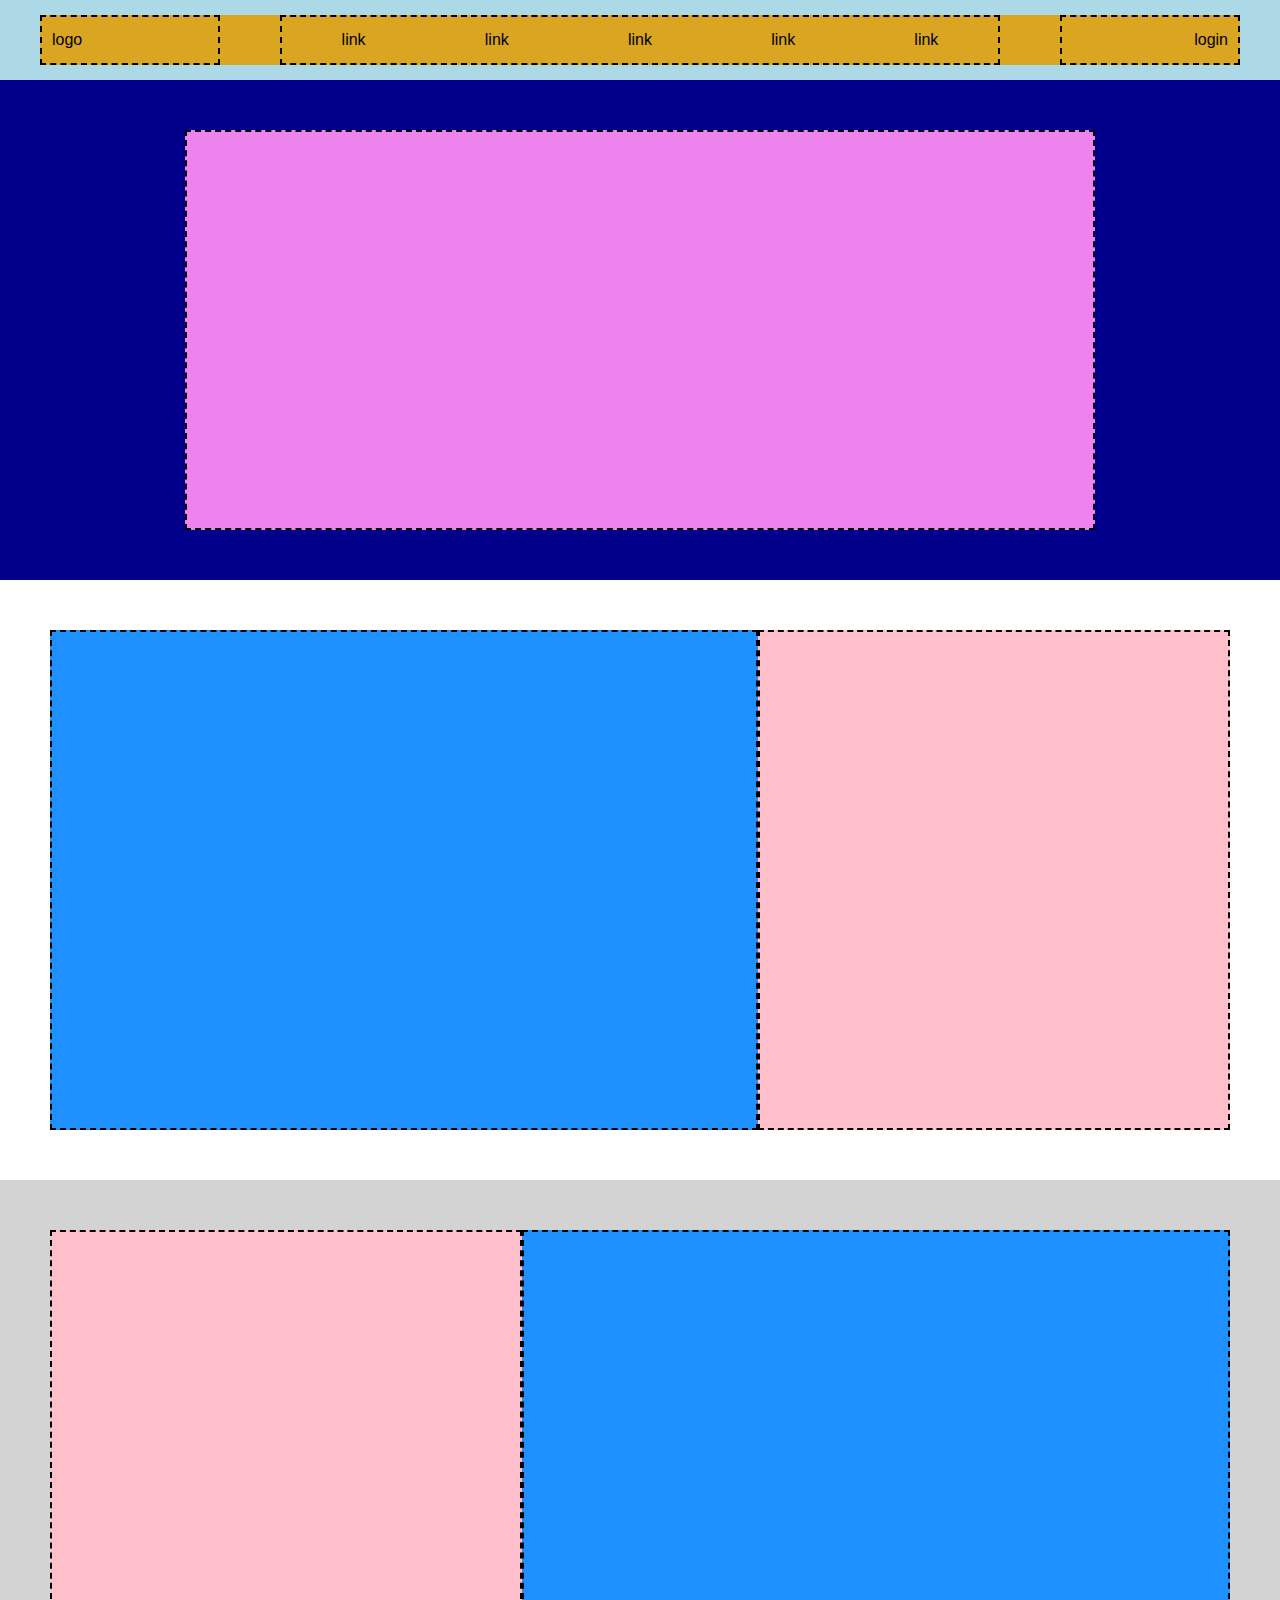
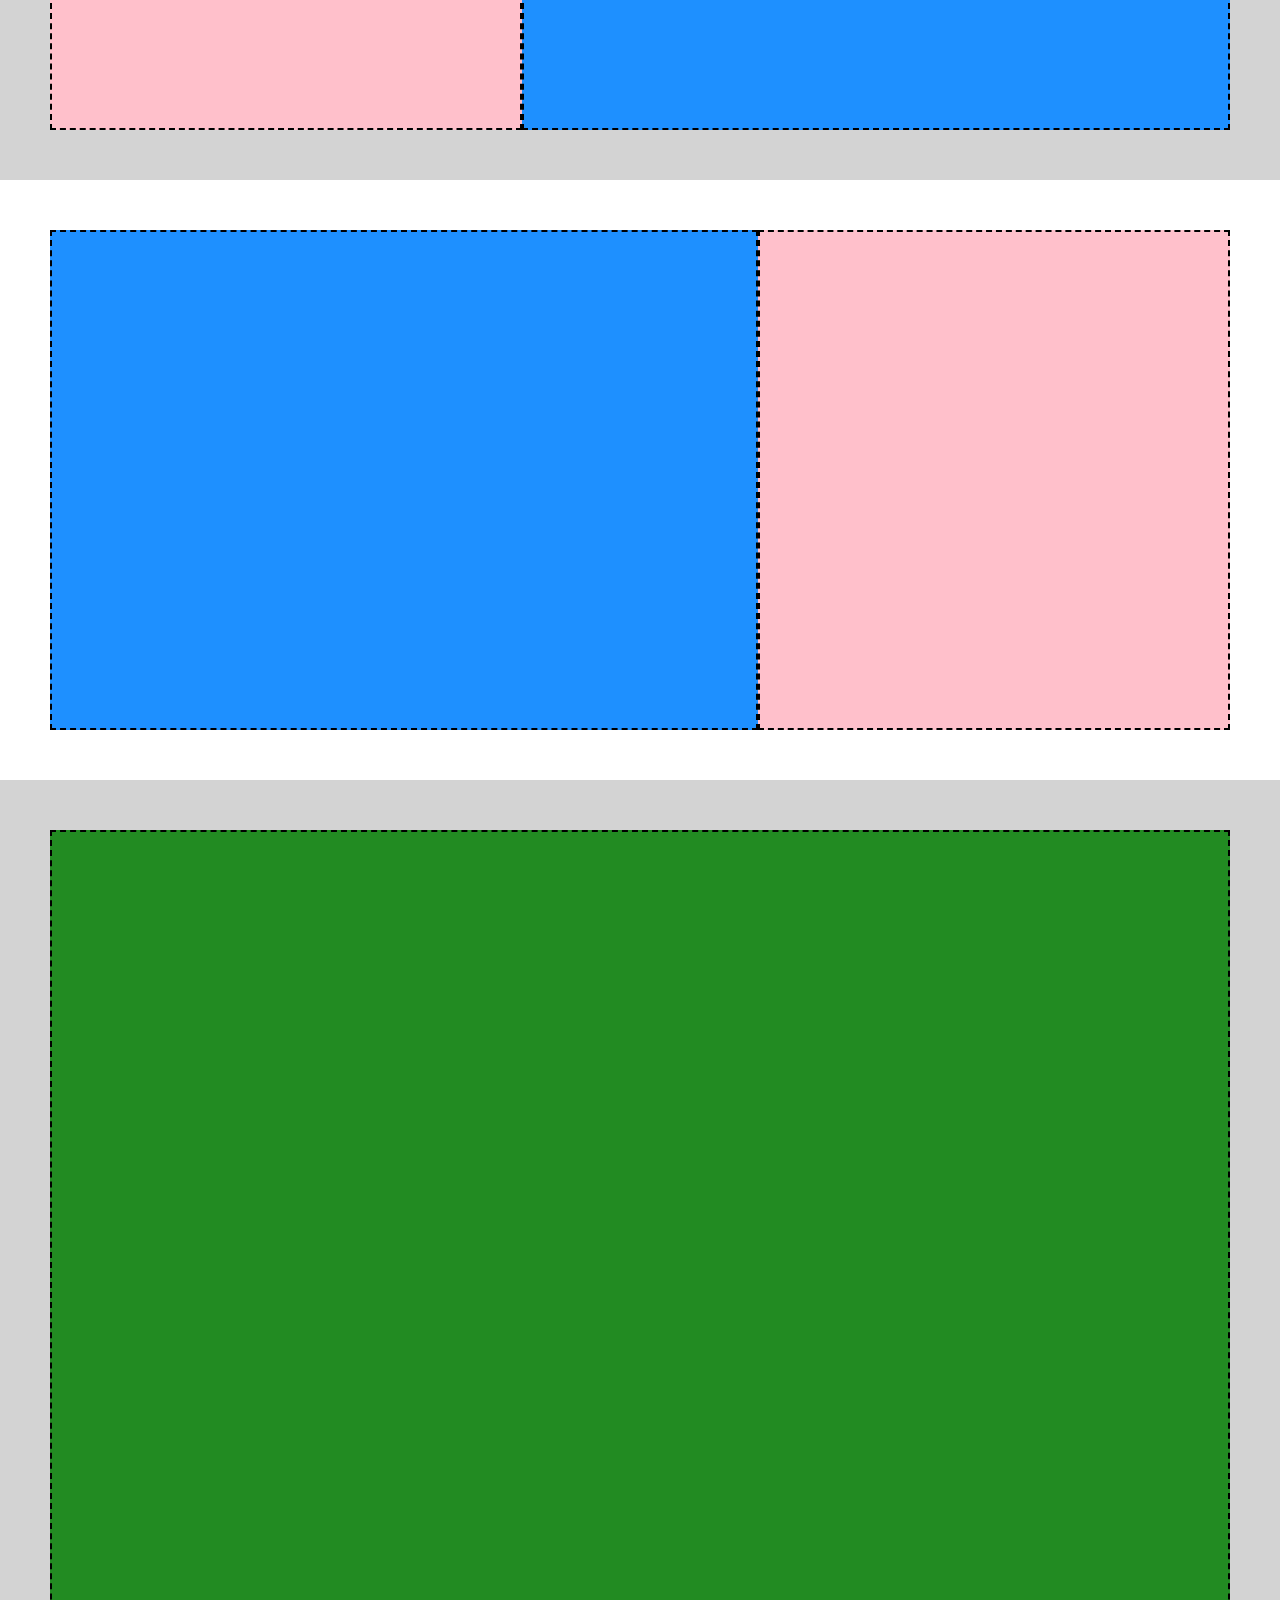
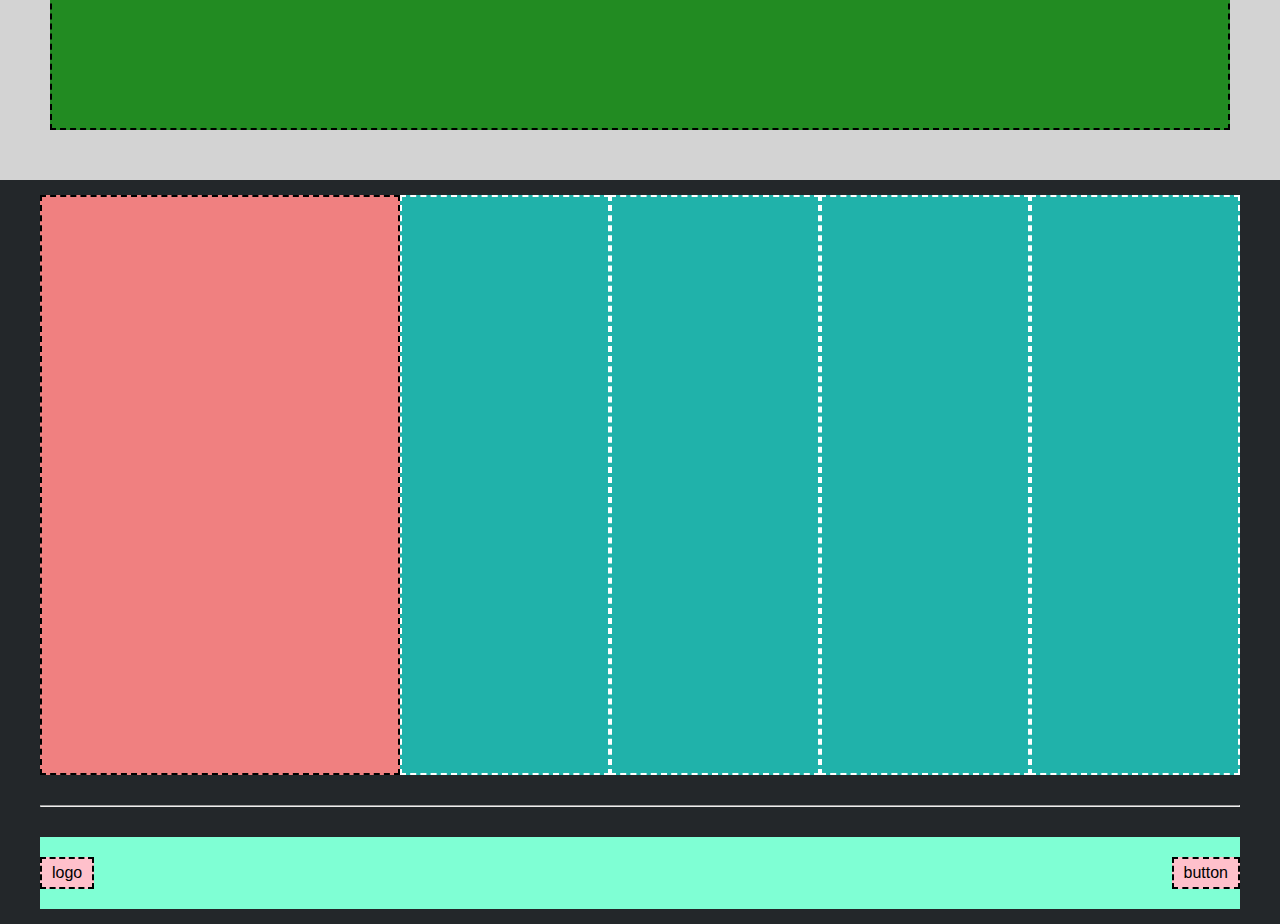
==== index.html @ 66f592f0 "Aggiunte struttura e stile di base" ====
<!DOCTYPE html>
<html lang="en">
<head>
    <meta charset="UTF-8">
    <meta http-equiv="X-UA-Compatible" content="IE=edge">
    <meta name="viewport" content="width=device-width, initial-scale=1.0">
    <title>Discord</title>

    <link rel="stylesheet" href="css/style.css">
</head>
<body class="debug">
    
    <header>
        <div class="flexContainer">
            <div>
                <a href="#">logo</a>
            </div>
            <nav>
                <ul>
                    <li><a href="#">link</a></li>
                    <li><a href="#">link</a></li>
                    <li><a href="#">link</a></li>
                    <li><a href="#">link</a></li>
                    <li><a href="#">link</a></li>
                </ul>
            </nav>
            <div>
                <a href="#">login</a>
            </div>
        </div>
    </header>

    <section id="jumbotronSection">
        <div id="jumbotron"></div>
    </section>

    <section>
        <div class="flexContainer">
            <div class="imageContainer"></div>
            <div class="textContainer"></div>
        </div>
    </section>

    <section>
        <div class="flexContainer">
            <div class="textContainer"></div>
            <div class="imageContainer"></div>
        </div>
    </section>

    <section>
        <div class="flexContainer">
            <div class="imageContainer"></div>
            <div class="textContainer"></div>
        </div>
    </section>

    <section>
        <div class="flexContainer">
        </div>
    </section>
   
    <footer>

        <div class="flexContainer">
            <header></header>
            <div class="linkList"></div>
            <div class="linkList"></div>
            <div class="linkList"></div>
            <div class="linkList"></div>
        </div>

        <hr>

        <div class="flexContainer">
            <div>logo</div>
            <div>button</div>
        </div>
        
    </footer>

</body>
</html>
---- css/style.css ----
/*RESET*/
*{
    margin: 0;
    padding: 0;
    box-sizing: border-box;

    font-family: sans-serif;
}

/*Regole Generali*/
body > header,
body > section,
body > footer
{
    width: 100%;

    display: flex;
    justify-content: center;
    align-items: center;
}

body > section {
    padding: 50px;
}

.flexContainer {
    width: 1200px;
    max-width: 1200px;
    
    display: flex;
    justify-content: space-between;
    align-items: center;
}

/*Header*/
body > header {
    padding: 15px;
}

body > header *{
    text-decoration: none;
    color: black;
}

body > header > .flexContainer{
    height: 50px;
}

body > header > .flexContainer > * {
    display: flex;
    align-items: center;
}

body > header > .flexContainer > div {
    width: 15%;
    height: 100%;
    flex-shrink: 1;
    padding: 10px;
}

body > header > .flexContainer > div:nth-of-type(1){
    justify-content: flex-start;
}

body > header > .flexContainer > div:nth-of-type(2){
    justify-content: flex-end;
}

body > header > .flexContainer > nav {
    width: 60%;
    height: 100%;
    flex-shrink: 2;

    justify-content: center;
}

body > header > .flexContainer > nav ul {
    width: 100%;
    list-style: none;

    display: flex;
    justify-content: space-around;
}

/*Jumbotron*/
body > #jumbotronSection > #jumbotron{
    width: 910px;
    height: 400px;
}

/*Sections*/
body > section:nth-of-type(even){
    background-color: white;
}

body > section:nth-of-type(odd){
    background-color: lightgray;
}

body > section .flexContainer > div {
    height: 500px;
}

body > section > .flexContainer > .imageContainer{
    width: 60%;
}

body > section > .flexContainer > .textContainer{
    width: 40%;
}

body > section:last-of-type > .flexContainer{
    height: 900px;
}

/*Footer*/
body > footer{
    flex-direction: column;
    padding: 15px;
}

body > footer .flexContainer:first-child header{
    width: 30%;
    height: 580px;
    background-color:lightcoral;
}

body > footer hr{
    margin: 30px 0;
    width: 1200px;
}

body > footer .flexContainer:last-child{
    padding: 20px 0;
}

body > footer .flexContainer:last-child div {
    padding: 5px 10px;
}

body > footer .flexContainer:first-child .linkList{
    width: calc(70% / 4);
    height: 580px;
}












/*DEBUG*/
.debug header{
    background-color: lightblue;
}

.debug header .flexContainer{
    background-color: goldenrod;
}

.debug .flexContainer > div,
.debug .flexContainer > nav,
.debug #jumbotron,
.debug > section:last-of-type > .flexContainer,
.debug footer .flexContainer:first-child header
{
    border: 2px dashed black;
}

.debug #jumbotronSection{
    background-color :darkblue;
}

.debug #jumbotron{ 
    background-color: violet;
}

.debug .imageContainer {
    background-color: dodgerblue;
}

.debug .textContainer {
    background-color: pink;
}

.debug > section:last-of-type > .flexContainer{
    background-color:forestgreen;
}

.debug footer{
    background-color :#23272a;
}

.debug footer .flexContainer{
    background-color: aquamarine;
}

.debug footer .flexContainer:last-child div {
    background-color: pink;
}

.debug footer .flexContainer:first-child header{
    background-color:lightcoral;
}

.debug footer .flexContainer:first-child .linkList{
    background-color:lightseagreen;
    border: 2px dashed white;
}
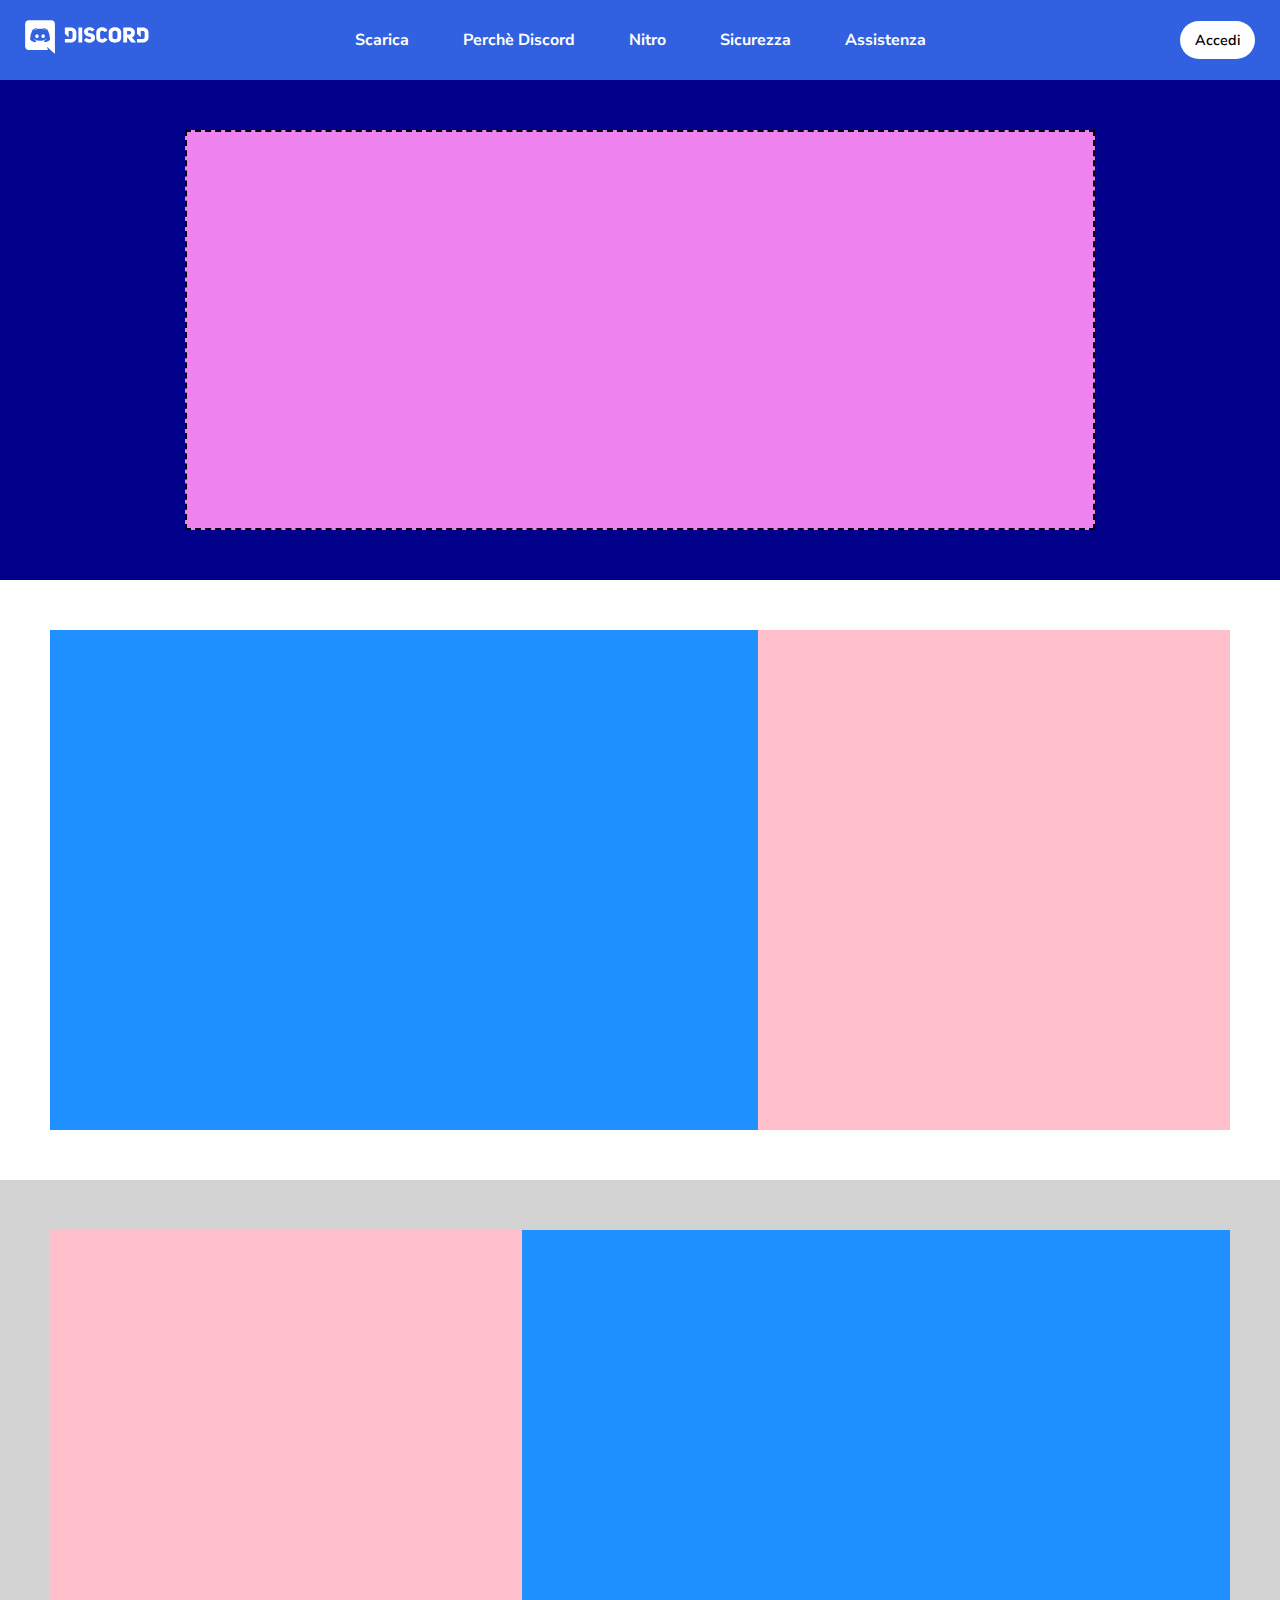
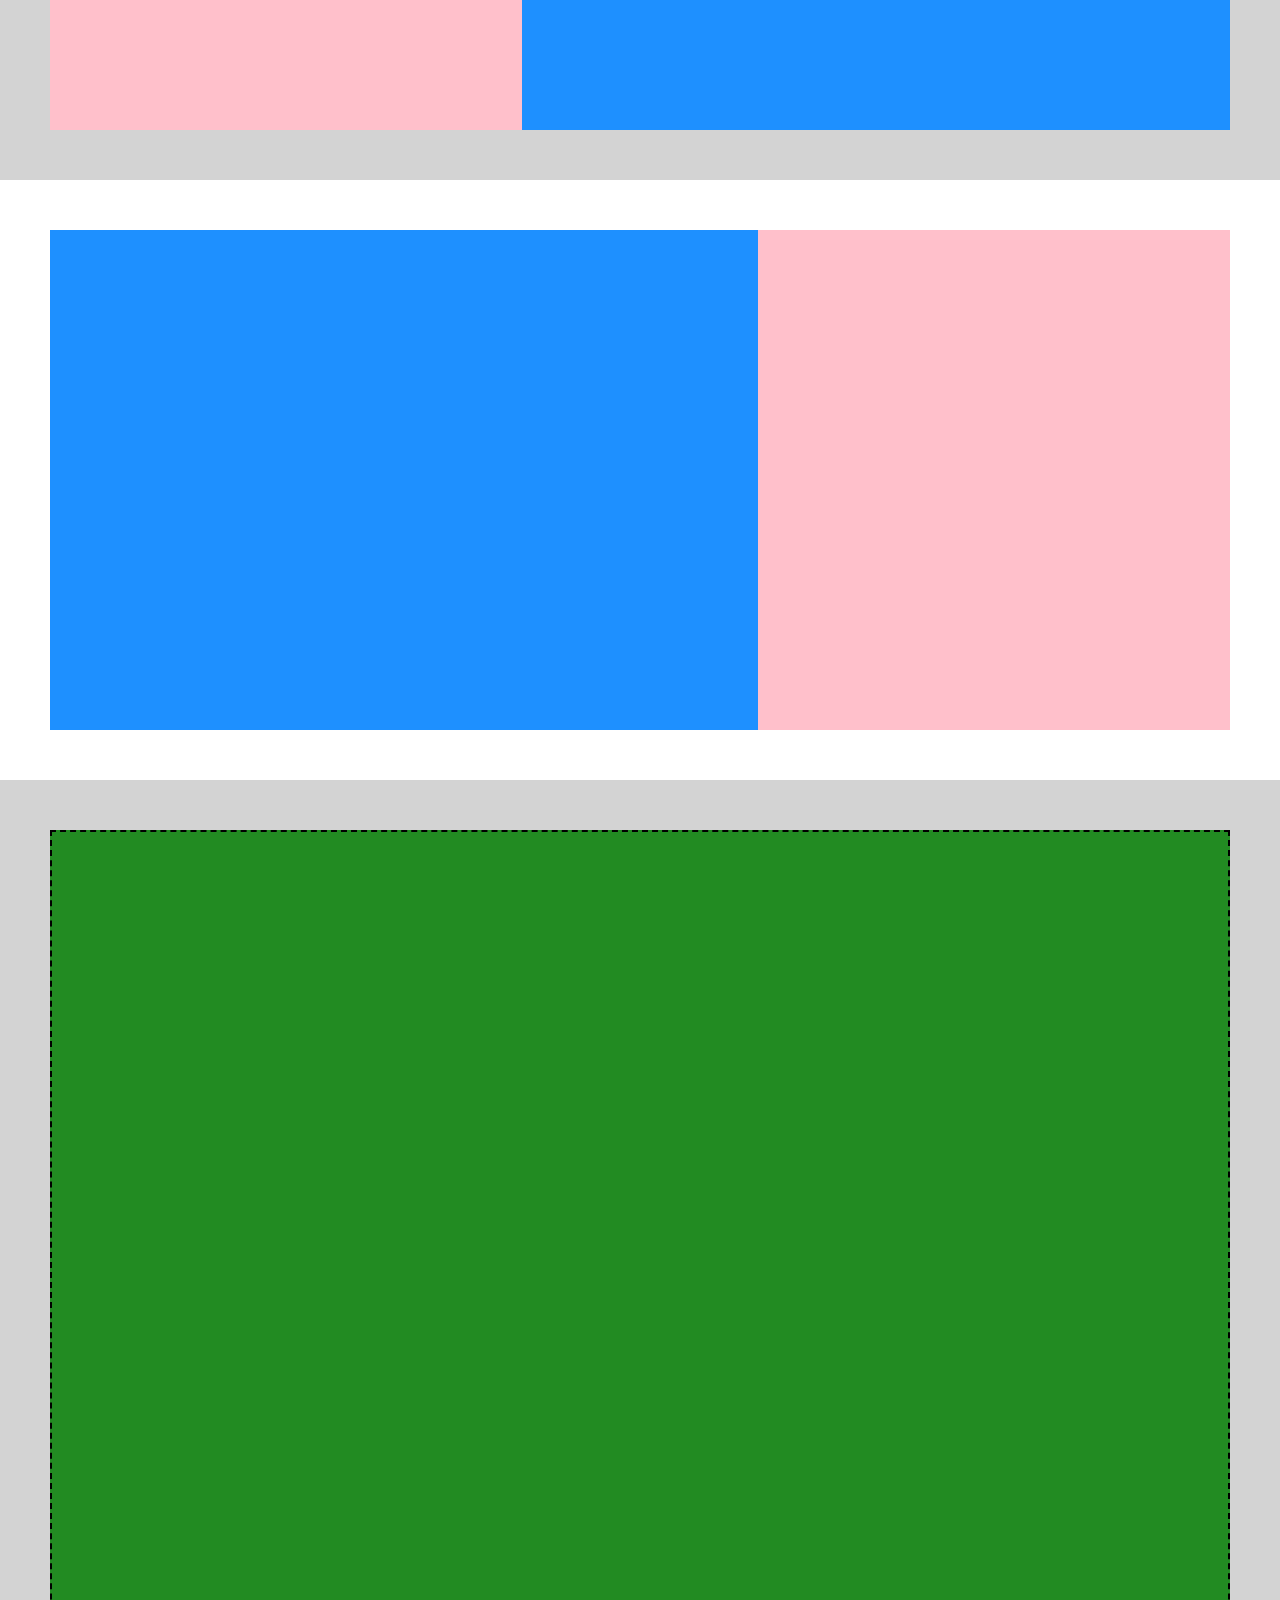
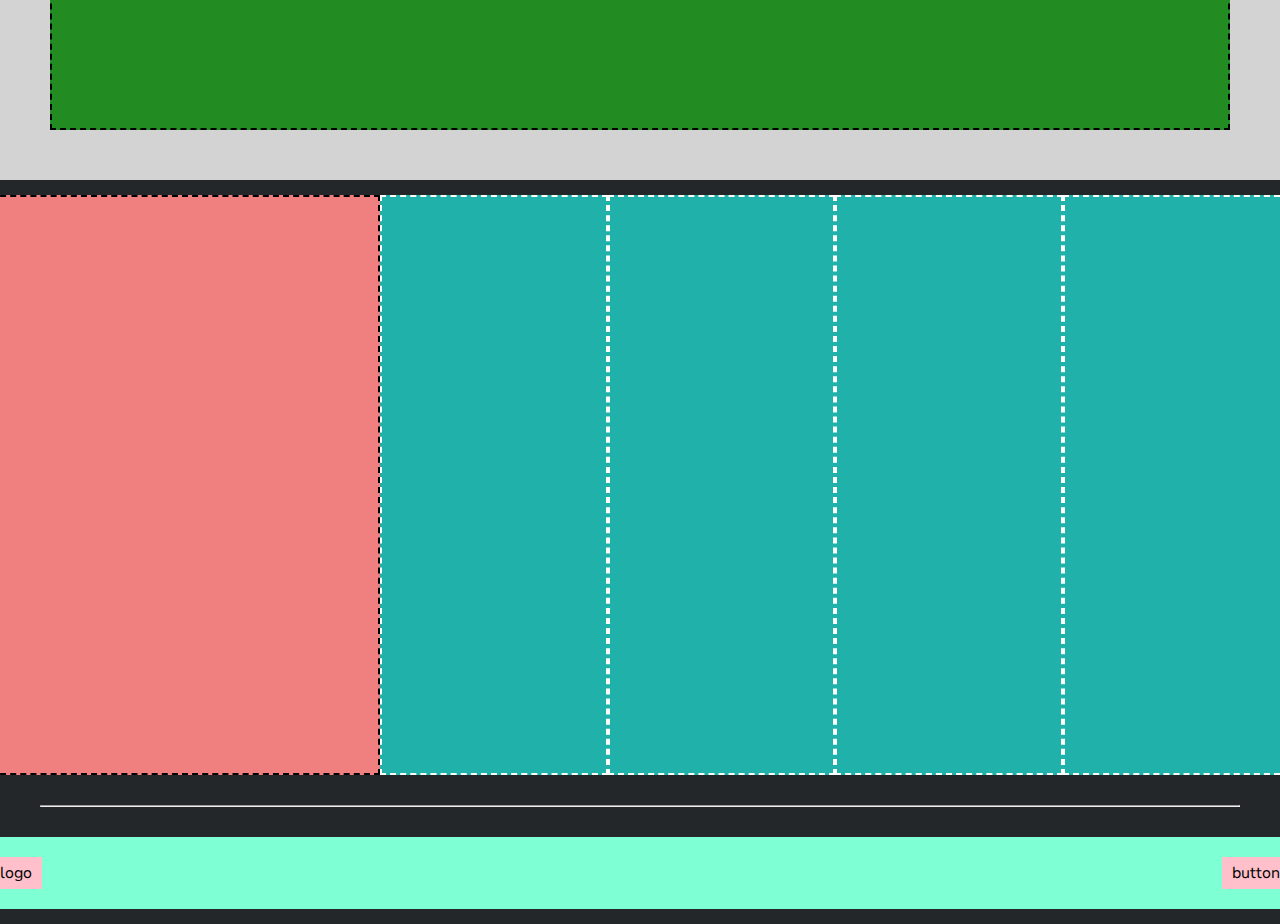
==== commit 8dfa2e46: "-Aggiunto contenuto header -Aggiunto stile header -Aggiunto stile generale per bottoni -Aggiunto fon" ====
--- a/index.html
+++ b/index.html
@@ -1,6 +1,11 @@
 <!DOCTYPE html>
 <html lang="en">
 <head>
+
+    <link rel="preconnect" href="https://fonts.googleapis.com">
+    <link rel="preconnect" href="https://fonts.gstatic.com" crossorigin>
+    <link href="https://fonts.googleapis.com/css2?family=Nunito+Sans:wght@200;300;400;600;700;800;900&display=swap" rel="stylesheet"> 
+
     <meta charset="UTF-8">
     <meta http-equiv="X-UA-Compatible" content="IE=edge">
     <meta name="viewport" content="width=device-width, initial-scale=1.0">
@@ -13,19 +18,19 @@
     <header>
         <div class="flexContainer">
             <div>
-                <a href="#">logo</a>
+                <a href="#"><img src="img/logo.svg" alt="Discord Logo" class="logo"></a>
             </div>
             <nav>
                 <ul>
-                    <li><a href="#">link</a></li>
-                    <li><a href="#">link</a></li>
-                    <li><a href="#">link</a></li>
-                    <li><a href="#">link</a></li>
-                    <li><a href="#">link</a></li>
+                    <li><a href="#">Scarica</a></li>
+                    <li><a href="#">Perchè Discord</a></li>
+                    <li><a href="#">Nitro</a></li>
+                    <li><a href="#">Sicurezza</a></li>
+                    <li><a href="#">Assistenza</a></li>
                 </ul>
             </nav>
             <div>
-                <a href="#">login</a>
+                <button>Accedi</button>
             </div>
         </div>
     </header>
--- a/css/style.css
+++ b/css/style.css
@@ -4,8 +4,18 @@
     padding: 0;
     box-sizing: border-box;
 
-    font-family: sans-serif;
-}
+    font-family: 'Nunito Sans', sans-serif;
+}
+
+/*Palette
+    header: #3161e0
+    header text: #ffffff
+    blue text: #7289da
+    dark text: #23272a
+    dark button:  //
+    footer:       // 
+    gray sections: #f6f6f6
+*/
 
 /*Regole Generali*/
 body > header,
@@ -24,22 +34,35 @@
 }
 
 .flexContainer {
-    width: 1200px;
-    max-width: 1200px;
+    width: 1300px;
+    /* max-width: 1300px; */
     
     display: flex;
     justify-content: space-between;
     align-items: center;
+}
+
+.logo{
+    max-height: 50px;
+}
+
+button{
+    padding: 0.6em 1em; 
+    border-radius: 180px;
+    border: none;
 }
 
 /*Header*/
 body > header {
     padding: 15px;
+
+    background-color: #3161e0;
 }
 
 body > header *{
     text-decoration: none;
-    color: black;
+    color: white;
+    font-weight: 700;
 }
 
 body > header > .flexContainer{
@@ -66,8 +89,16 @@
     justify-content: flex-end;
 }
 
+body > header button{
+    font-size: 0.9em;
+    font-weight: 600;
+    color: black;
+
+    background-color: white;
+} 
+
 body > header > .flexContainer > nav {
-    width: 60%;
+    width: 50%;
     height: 100%;
     flex-shrink: 2;
 
@@ -155,16 +186,16 @@
 
 
 /*DEBUG*/
-.debug header{
+/* .debug header{
     background-color: lightblue;
-}
-
-.debug header .flexContainer{
+} 
+
+ .debug header .flexContainer{
     background-color: goldenrod;
-}
-
-.debug .flexContainer > div,
-.debug .flexContainer > nav,
+} 
+
+ .debug .flexContainer > div,
+.debug .flexContainer > nav, */
 .debug #jumbotron,
 .debug > section:last-of-type > .flexContainer,
 .debug footer .flexContainer:first-child header
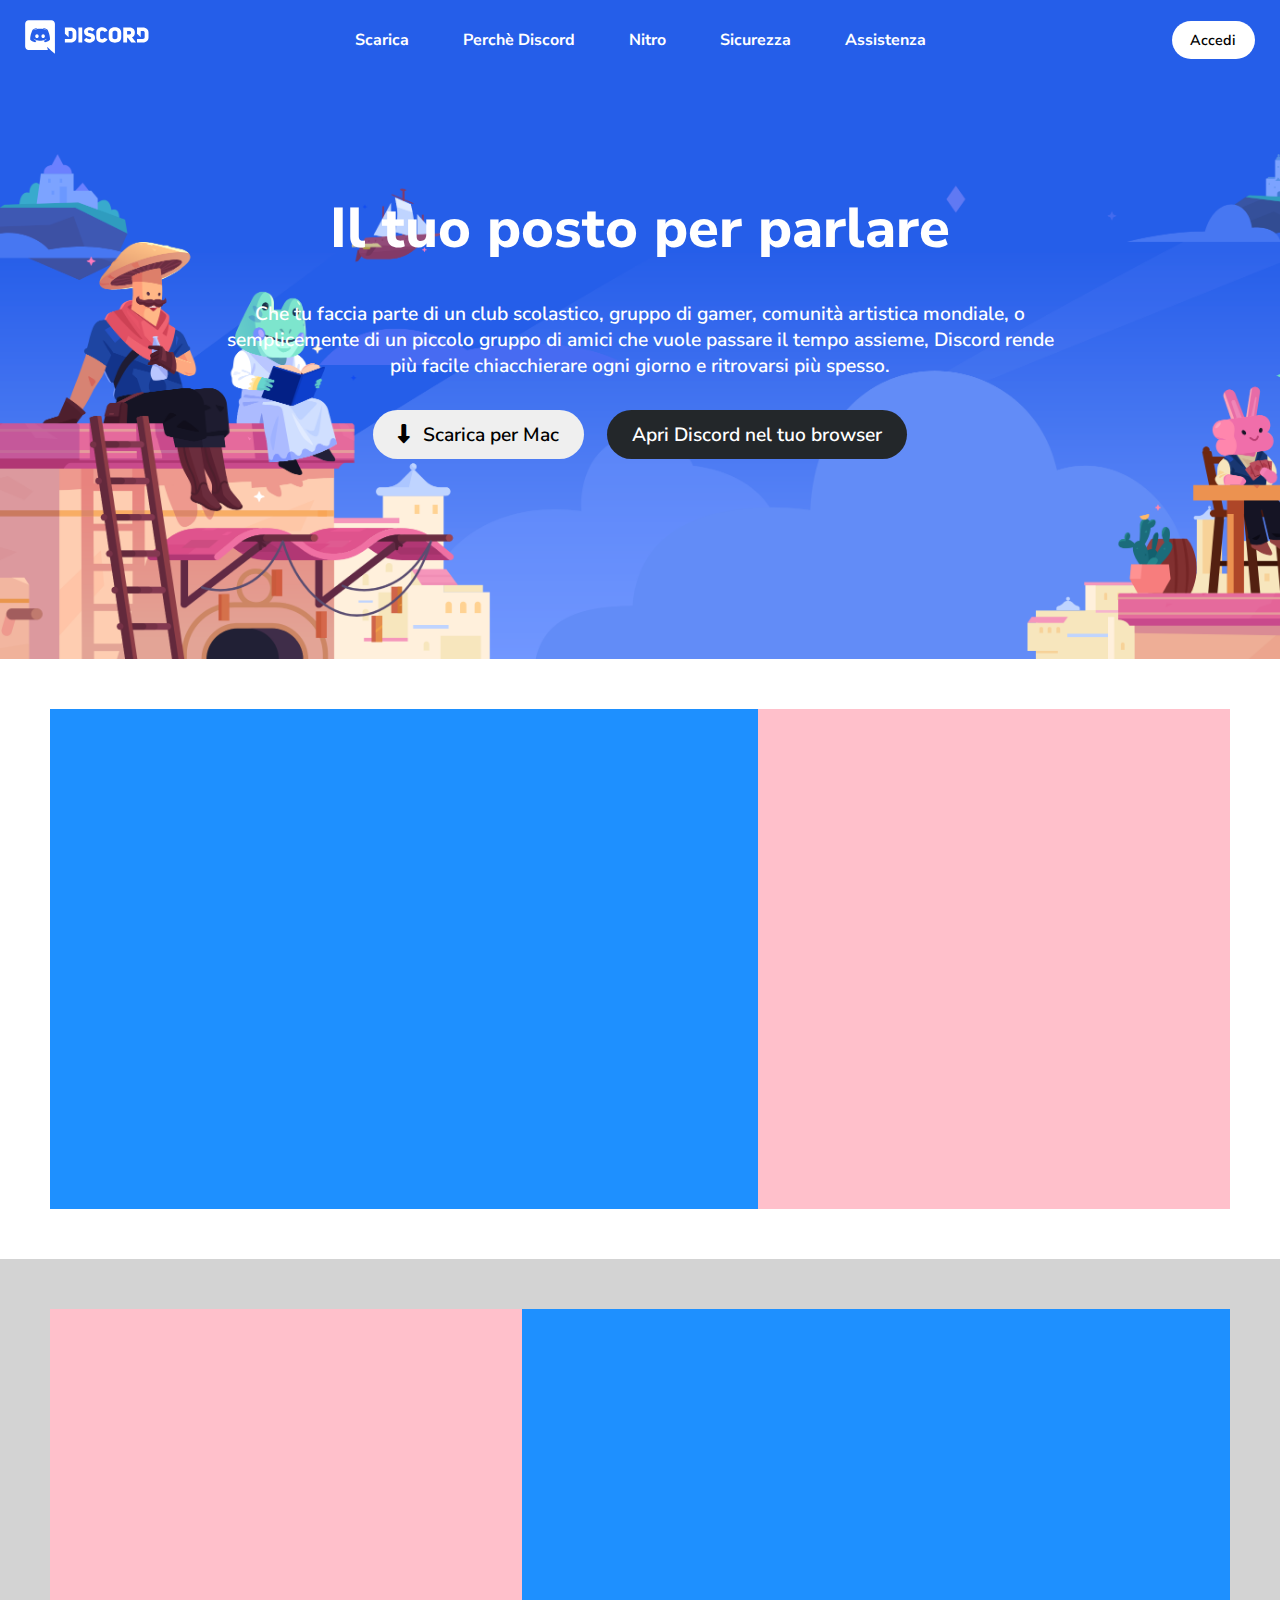
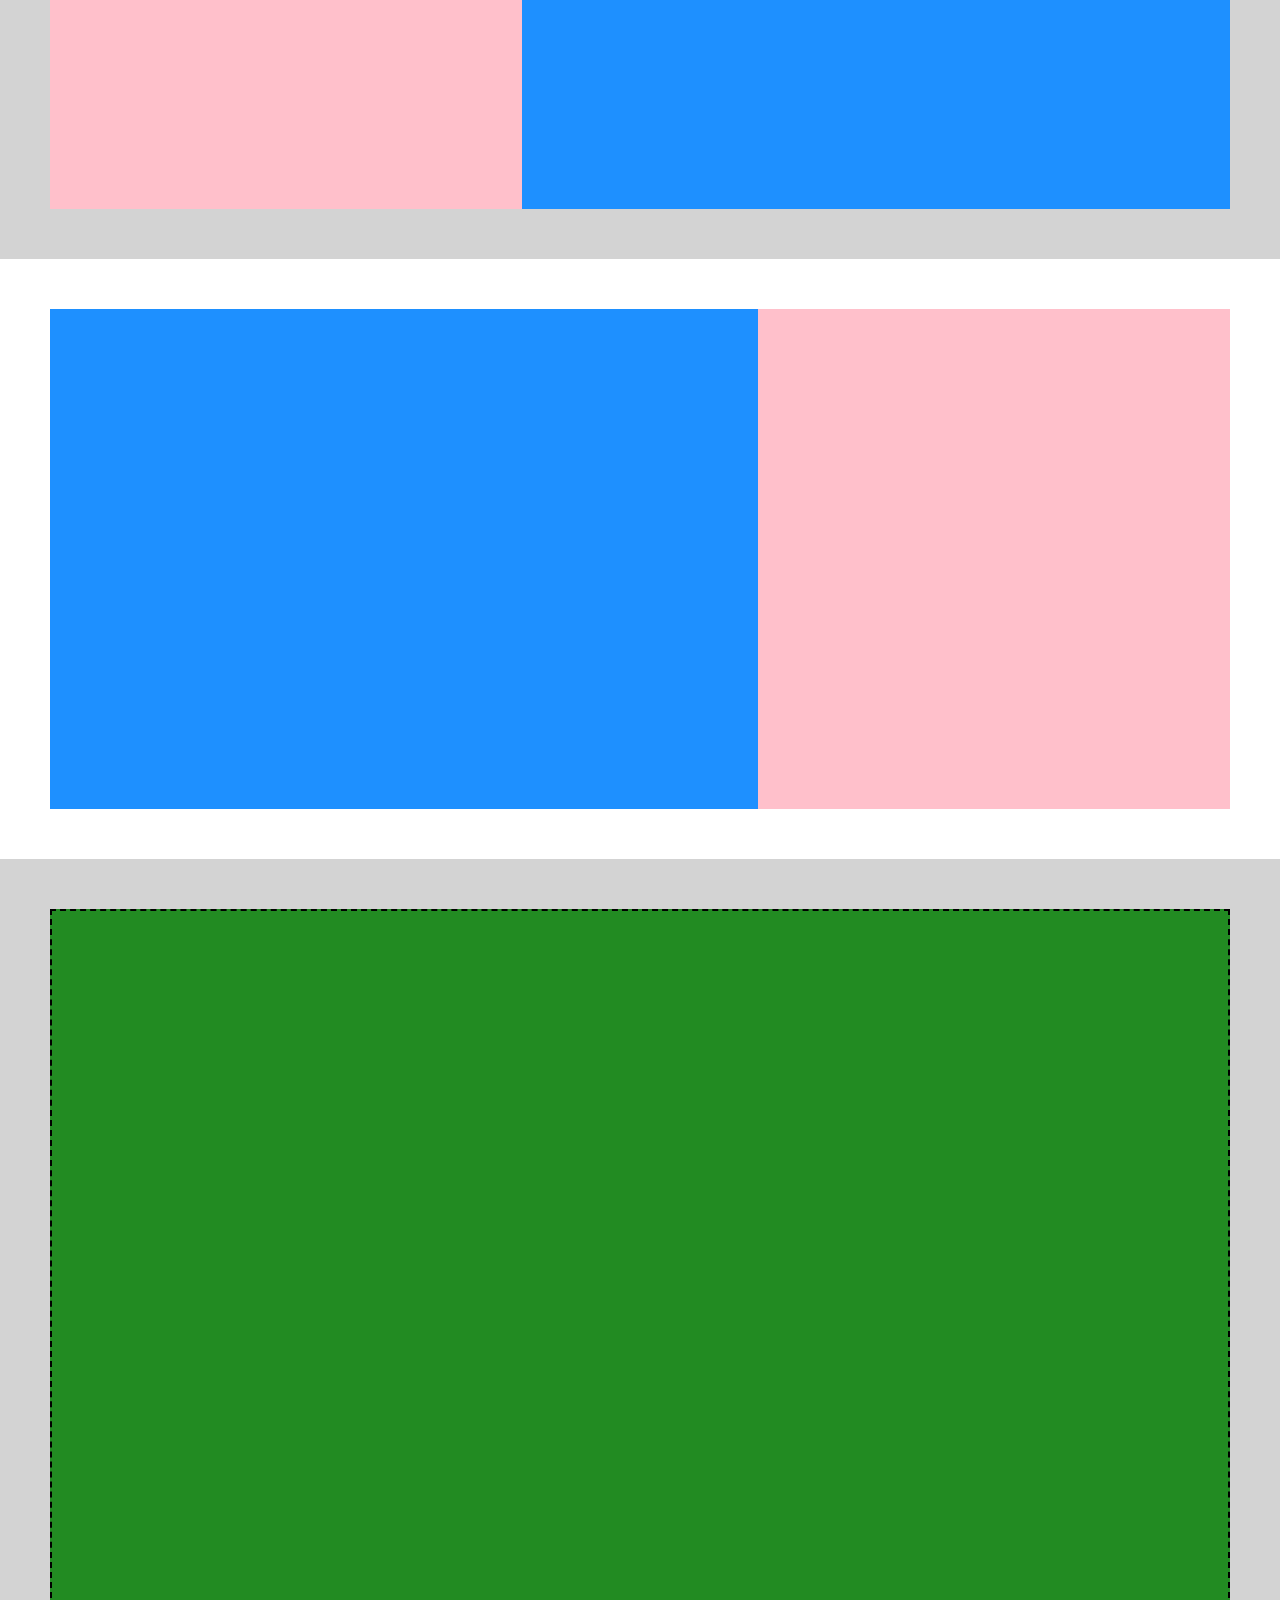
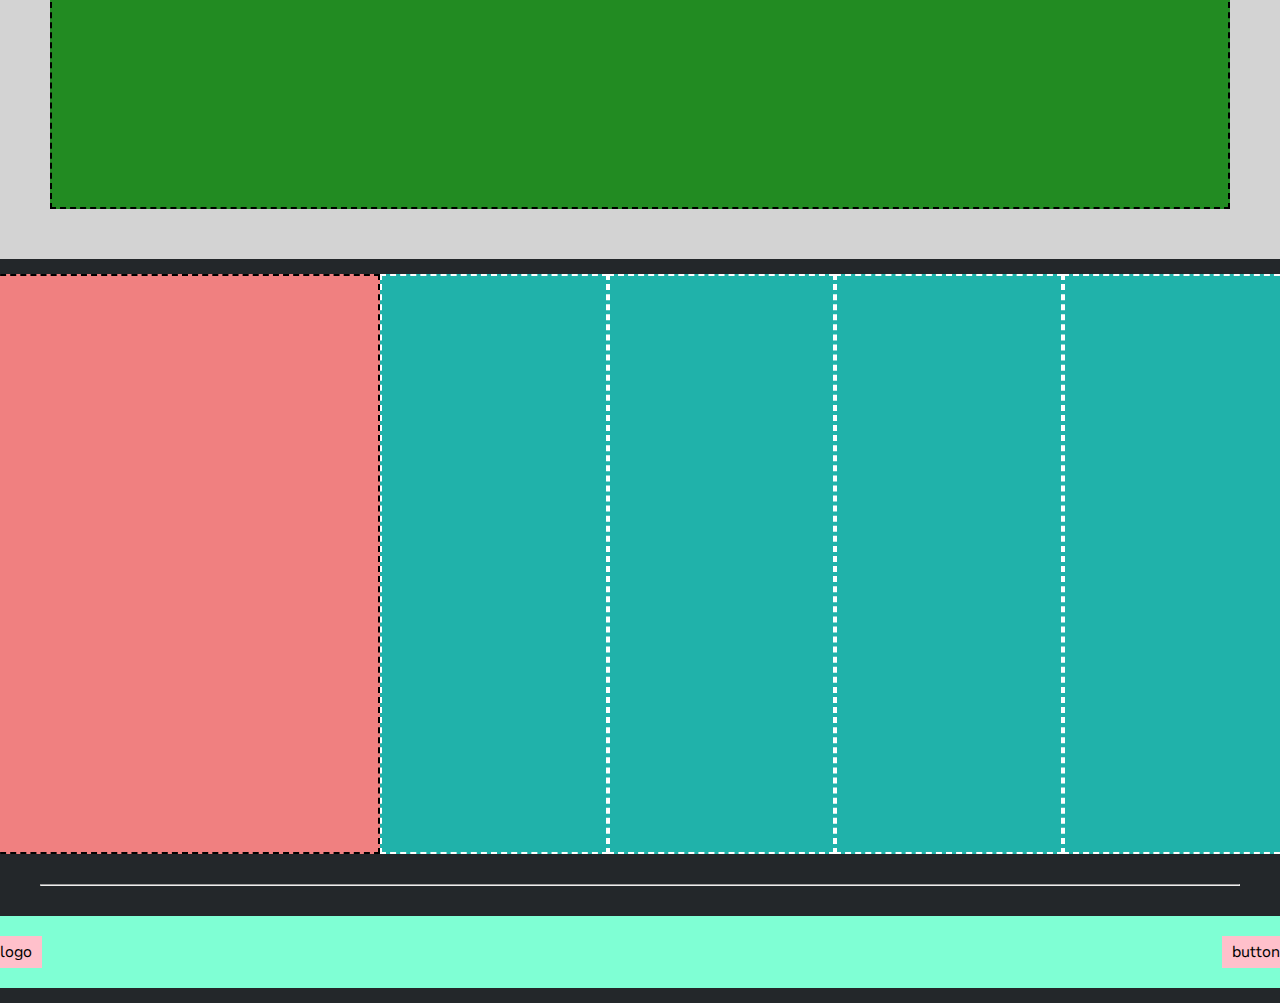
==== commit 2f2a0681: "-Aggiunto contenuto e stile jumbotron -Importa libreria font awesome" ====
--- a/index.html
+++ b/index.html
@@ -1,6 +1,8 @@
 <!DOCTYPE html>
 <html lang="en">
 <head>
+
+    <link rel="stylesheet" href="https://cdnjs.cloudflare.com/ajax/libs/font-awesome/6.2.0/css/all.min.css">
 
     <link rel="preconnect" href="https://fonts.googleapis.com">
     <link rel="preconnect" href="https://fonts.gstatic.com" crossorigin>
@@ -36,7 +38,18 @@
     </header>
 
     <section id="jumbotronSection">
-        <div id="jumbotron"></div>
+        <div id="jumbotron">
+            <h1>Il tuo posto per parlare</h1>
+            <p>
+                Che tu faccia parte di un club scolastico, gruppo di gamer,
+                comunità artistica mondiale, o semplicemente di un piccolo gruppo
+                di amici che vuole passare il tempo assieme, Discord rende più facile 
+                chiacchierare ogni giorno e ritrovarsi più spesso.
+            </p>
+            <br>
+            <button><i class="fa-solid fa-down-long"></i> Scarica per Mac</button>
+            <button>Apri Discord nel tuo browser</button>
+        </div>
     </section>
 
     <section>
--- a/css/style.css
+++ b/css/style.css
@@ -8,7 +8,7 @@
 }
 
 /*Palette
-    header: #3161e0
+    header: #255ee9
     header text: #ffffff
     blue text: #7289da
     dark text: #23272a
@@ -47,7 +47,7 @@
 }
 
 button{
-    padding: 0.6em 1em; 
+    padding: 0.6em 1.3em; 
     border-radius: 180px;
     border: none;
 }
@@ -56,7 +56,7 @@
 body > header {
     padding: 15px;
 
-    background-color: #3161e0;
+    background-color: #255ee9;
 }
 
 body > header *{
@@ -100,8 +100,8 @@
 body > header > .flexContainer > nav {
     width: 50%;
     height: 100%;
+
     flex-shrink: 2;
-
     justify-content: center;
 }
 
@@ -114,10 +114,50 @@
 }
 
 /*Jumbotron*/
+body > #jumbotronSection{
+    background-image: url("../img/jumbo.png");
+    background-size: cover;
+
+    padding: 110px;
+    padding-bottom: 190px;
+}
+
 body > #jumbotronSection > #jumbotron{
-    width: 910px;
-    height: 400px;
-}
+    width: 850px;
+    min-height: 100px;
+    text-align: center;
+
+    color: white;
+}
+
+body > #jumbotronSection h1 {
+    font-size: 3.5em;
+    font-weight: 800;
+
+    margin-bottom: 0.6em;
+}
+
+body > #jumbotronSection p {
+    font-size: 1.2em;
+    font-weight: 600;
+}
+
+body > #jumbotronSection button {
+    font-size: 1.2em;
+    font-weight: 600;
+
+    margin: 0.5em;
+}
+
+body > #jumbotronSection button:last-child {
+    color: white;
+    background-color: #23272a;
+}
+
+body > #jumbotronSection button i {
+    margin-right: 0.4em;
+}
+
 
 /*Sections*/
 body > section:nth-of-type(even){
@@ -194,23 +234,23 @@
     background-color: goldenrod;
 } 
 
+.debug #jumbotronSection{
+    background-color :darkblue;
+}
+
+.debug #jumbotron{ 
+    background-color: violet;
+}
+
  .debug .flexContainer > div,
-.debug .flexContainer > nav, */
-.debug #jumbotron,
+.debug .flexContainer > nav,
+.debug #jumbotron,*/
 .debug > section:last-of-type > .flexContainer,
 .debug footer .flexContainer:first-child header
 {
     border: 2px dashed black;
 }
 
-.debug #jumbotronSection{
-    background-color :darkblue;
-}
-
-.debug #jumbotron{ 
-    background-color: violet;
-}
-
 .debug .imageContainer {
     background-color: dodgerblue;
 }
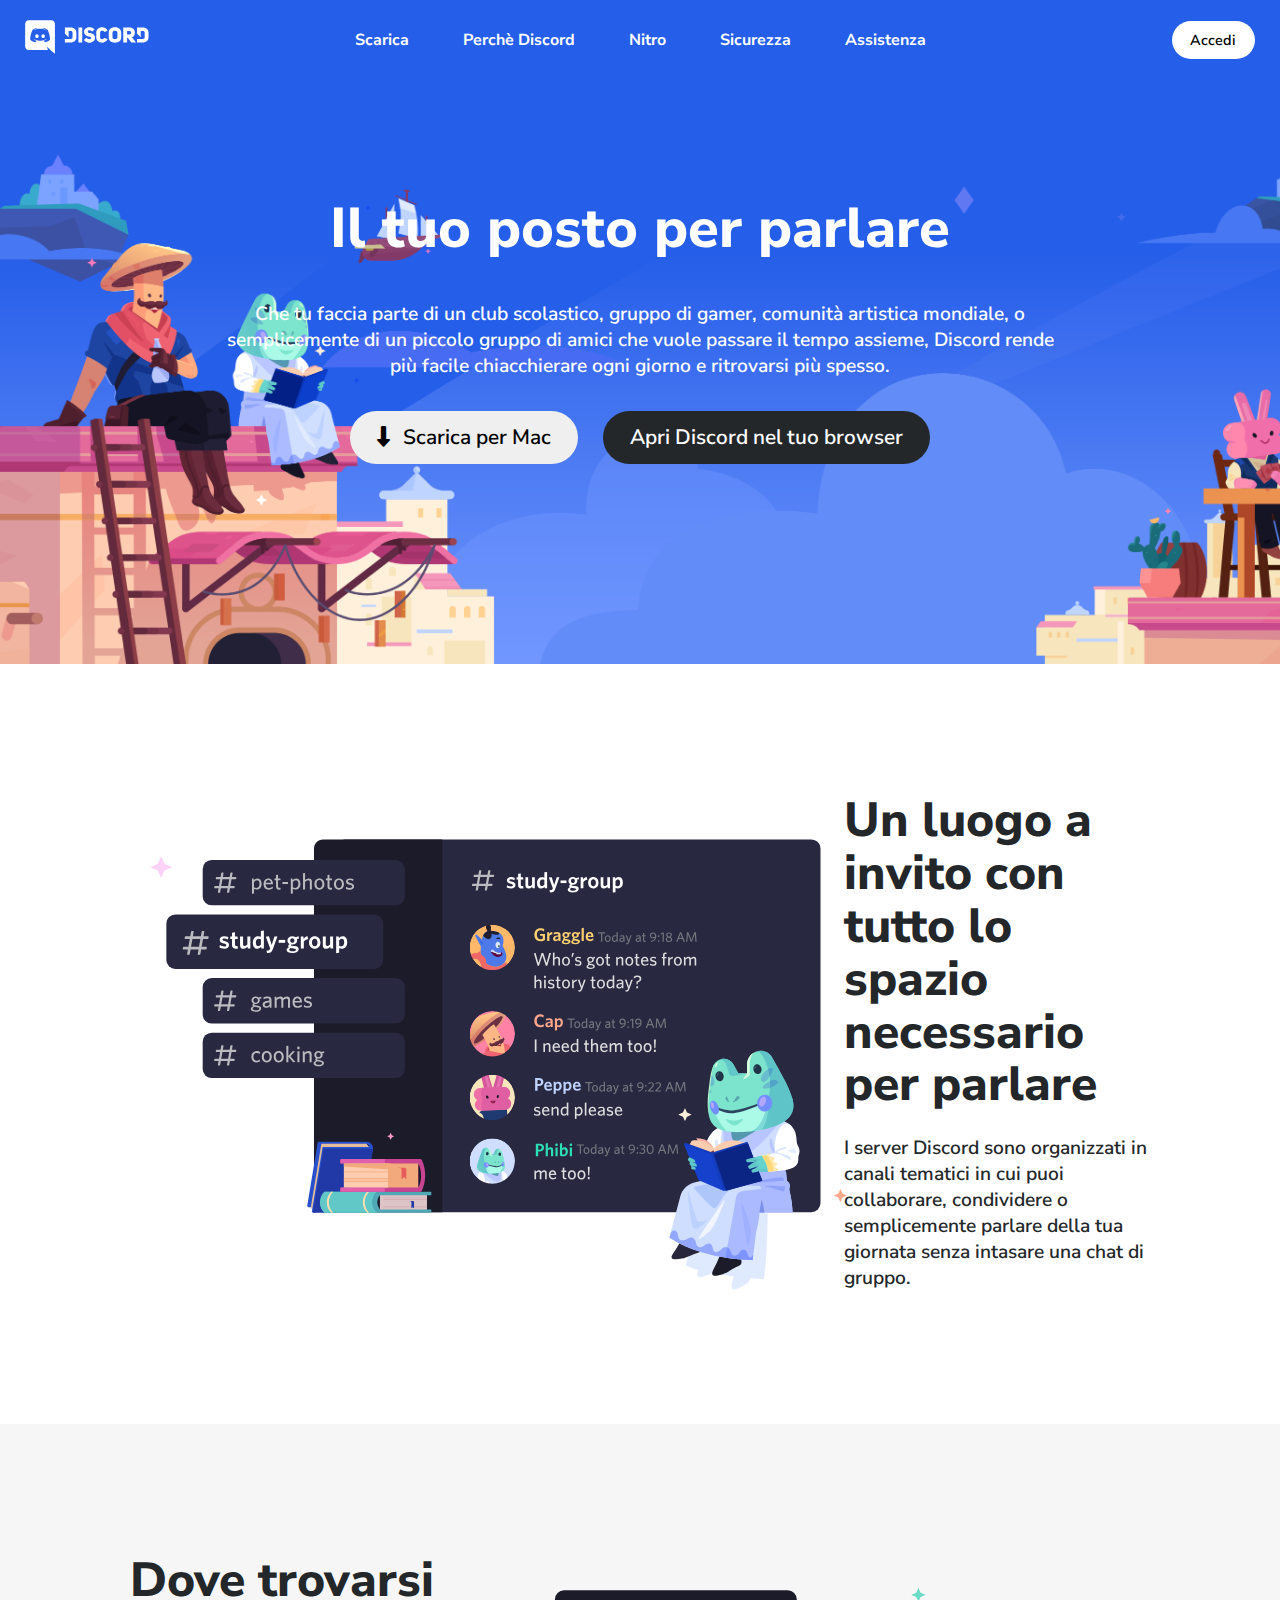
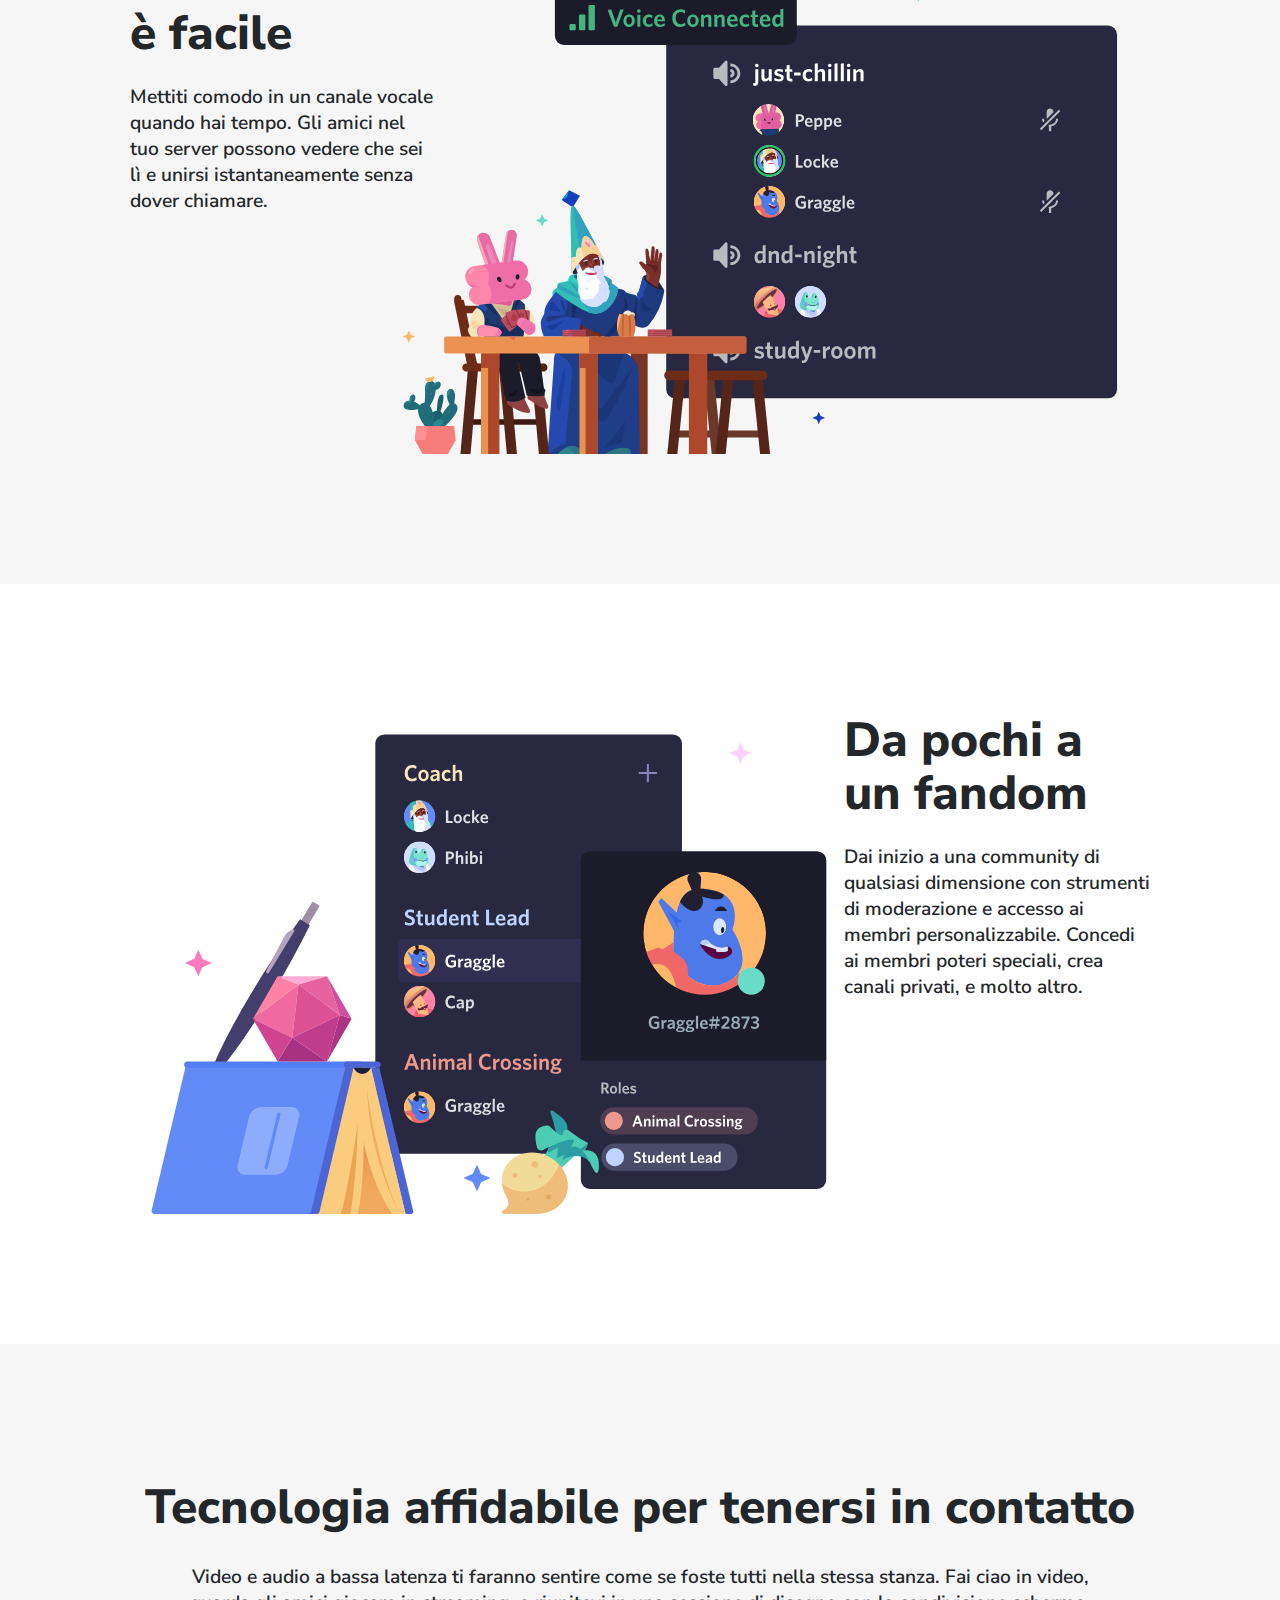
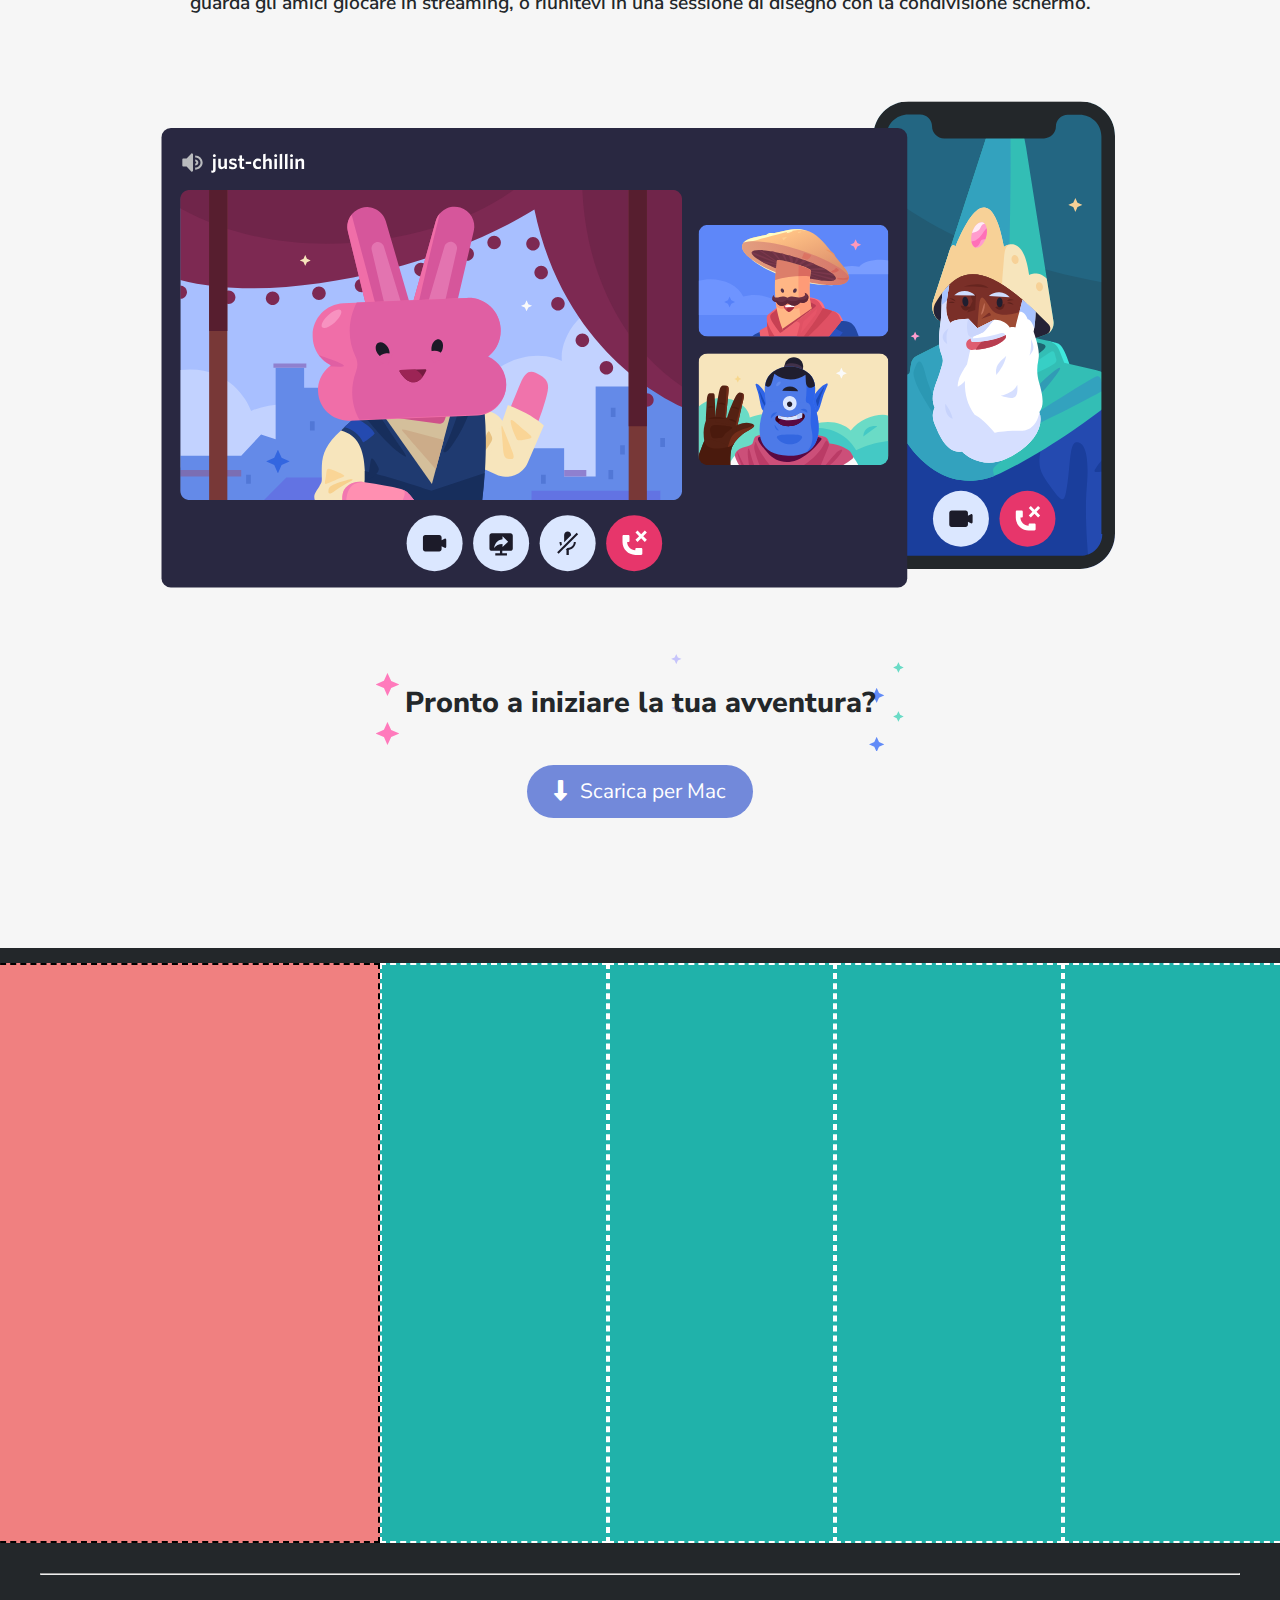
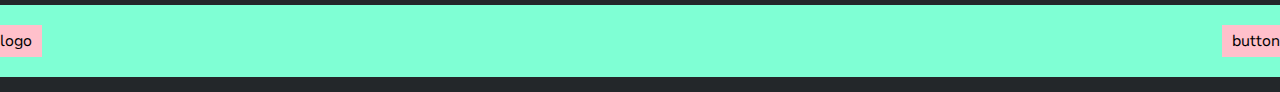
==== commit 3d15a0c0: "Aggiunte 4 sezioni principali" ====
--- a/index.html
+++ b/index.html
@@ -54,27 +54,60 @@
 
     <section>
         <div class="flexContainer">
-            <div class="imageContainer"></div>
-            <div class="textContainer"></div>
+            <div class="imageContainer">
+                <img src="img/item1.svg" alt="Immagine 1">
+            </div>
+            <div class="textContainer">
+                <h2>Un luogo a invito con tutto lo spazio necessario per parlare</h2>
+                <p>I server Discord sono organizzati in canali tematici in cui puoi collaborare,
+                    condividere o semplicemente parlare della tua giornata senza intasare una
+                    chat di gruppo.
+                </p>
+            </div>
         </div>
     </section>
 
     <section>
         <div class="flexContainer">
-            <div class="textContainer"></div>
-            <div class="imageContainer"></div>
+            <div class="textContainer">
+                <h2>Dove trovarsi è facile</h2>
+                <p>
+                    Mettiti comodo in un canale vocale quando hai tempo. Gli amici nel tuo server 
+                    possono vedere che sei lì e unirsi istantaneamente senza dover chiamare.
+                </p>
+            </div>
+            <div class="imageContainer clearfix">
+                <img src="img/item2.svg" alt="Immagine 2">
+            </div>
         </div>
     </section>
 
     <section>
         <div class="flexContainer">
-            <div class="imageContainer"></div>
-            <div class="textContainer"></div>
+            <div class="imageContainer">
+                <img src="img/item3.svg" alt="Immagine 3">
+            </div>
+            <div class="textContainer">
+                <h2>Da pochi a un fandom</h2>
+                <p>
+                    Dai inizio a una community di qualsiasi dimensione con strumenti di moderazione 
+                    e accesso ai membri personalizzabile. Concedi ai membri poteri speciali,
+                    crea canali privati, e molto altro.
+                </p>
+            </div>
         </div>
     </section>
 
     <section>
         <div class="flexContainer">
+            <h2>Tecnologia affidabile per tenersi in contatto</h2>
+            <p>Video e audio a bassa latenza ti faranno sentire come se foste tutti nella stessa stanza.
+                Fai ciao in video, guarda gli amici giocare in streaming, o riunitevi in una sessione di
+                disegno con la condivisione schermo.
+            </p>
+            <img src="img/item4-big.svg" alt="Immagine 4">
+            <h3>Pronto a iniziare la tua avventura?</h3>
+            <button><i class="fa-solid fa-down-long"></i> Scarica per Mac</button>
         </div>
     </section>
    
--- a/css/style.css
+++ b/css/style.css
@@ -30,7 +30,9 @@
 }
 
 body > section {
-    padding: 50px;
+    padding: 130px;
+
+    color: #23272a;
 }
 
 .flexContainer {
@@ -50,6 +52,23 @@
     padding: 0.6em 1.3em; 
     border-radius: 180px;
     border: none;
+    font-size: 1.3rem;
+}
+
+.clearfix::after {
+    content: "";
+    clear: both;
+    display: table;
+  }
+
+h2{
+    font-size: 3em;
+    font-weight: 800;
+    margin-bottom: 0.5em;
+}
+
+button i {
+    margin-right: 0.4em;
 }
 
 /*Header*/
@@ -143,7 +162,7 @@
 }
 
 body > #jumbotronSection button {
-    font-size: 1.2em;
+    /* font-size: 1.2em; */
     font-weight: 600;
 
     margin: 0.5em;
@@ -154,18 +173,13 @@
     background-color: #23272a;
 }
 
-body > #jumbotronSection button i {
-    margin-right: 0.4em;
-}
-
-
 /*Sections*/
 body > section:nth-of-type(even){
     background-color: white;
 }
 
 body > section:nth-of-type(odd){
-    background-color: lightgray;
+    background-color: #f6f6f6;
 }
 
 body > section .flexContainer > div {
@@ -173,15 +187,74 @@
 }
 
 body > section > .flexContainer > .imageContainer{
-    width: 60%;
+    width: 70%;
+}
+
+body > section:nth-last-of-type(3) > .flexContainer > .imageContainer img{
+    float: right;
+}
+
+body > section > .flexContainer > .imageContainer img{
+    height: 100%;
 }
 
 body > section > .flexContainer > .textContainer{
-    width: 40%;
+    width: 30%;
+}
+
+body > section > .flexContainer > .textContainer h2{
+    font-size: 3em;
+    font-weight: 800;
+    margin-bottom: 0.5em;
+    line-height: 1.1em;  /*line height standard = 1.2em*/
+
+    
+}
+
+body > section > .flexContainer > .textContainer p{
+    font-size: 1.2em;
+    font-weight: 600;
+    
 }
 
 body > section:last-of-type > .flexContainer{
-    height: 900px;
+    flex-direction: column;
+    justify-content: flex-start;
+
+    text-align: center;
+}
+
+body > section:last-of-type > .flexContainer h2{ 
+    font-size: 3em;
+}
+
+body > section:last-of-type > .flexContainer p{ 
+    max-width: 90%;
+    font-size: 1.2em;
+    font-weight: 600;
+
+    margin-bottom: 1em;
+}
+
+body > section:last-of-type > .flexContainer img{
+    width: 100%;
+}
+
+body > section:last-of-type > .flexContainer h3{ 
+    /* background-color: red; */
+    font-size: 1.8em;
+    font-weight: 800;
+    padding: 1em;
+    margin-bottom: 0.5em;
+    background-image: url("../img/stars.svg");
+    background-size: contain;
+}
+
+body > section:last-of-type button{
+    background-color: #7289da;
+    color: white;
+
+    font-size: 1.3rem;
 }
 
 /*Footer*/
@@ -242,26 +315,30 @@
     background-color: violet;
 }
 
+.debug .imageContainer {
+    background-color: dodgerblue;
+}
+
+.debug .textContainer {
+    background-color: pink;
+}
+
+.debug > section:last-of-type > .flexContainer{
+    background-color:forestgreen;
+}
+
  .debug .flexContainer > div,
 .debug .flexContainer > nav,
-.debug #jumbotron,*/
-.debug > section:last-of-type > .flexContainer,
+.debug #jumbotron,
+.debug > section:last-of-type > .flexContainer,*/
 .debug footer .flexContainer:first-child header
 {
     border: 2px dashed black;
 }
 
-.debug .imageContainer {
-    background-color: dodgerblue;
-}
-
-.debug .textContainer {
-    background-color: pink;
-}
-
-.debug > section:last-of-type > .flexContainer{
-    background-color:forestgreen;
-}
+
+
+
 
 .debug footer{
     background-color :#23272a;
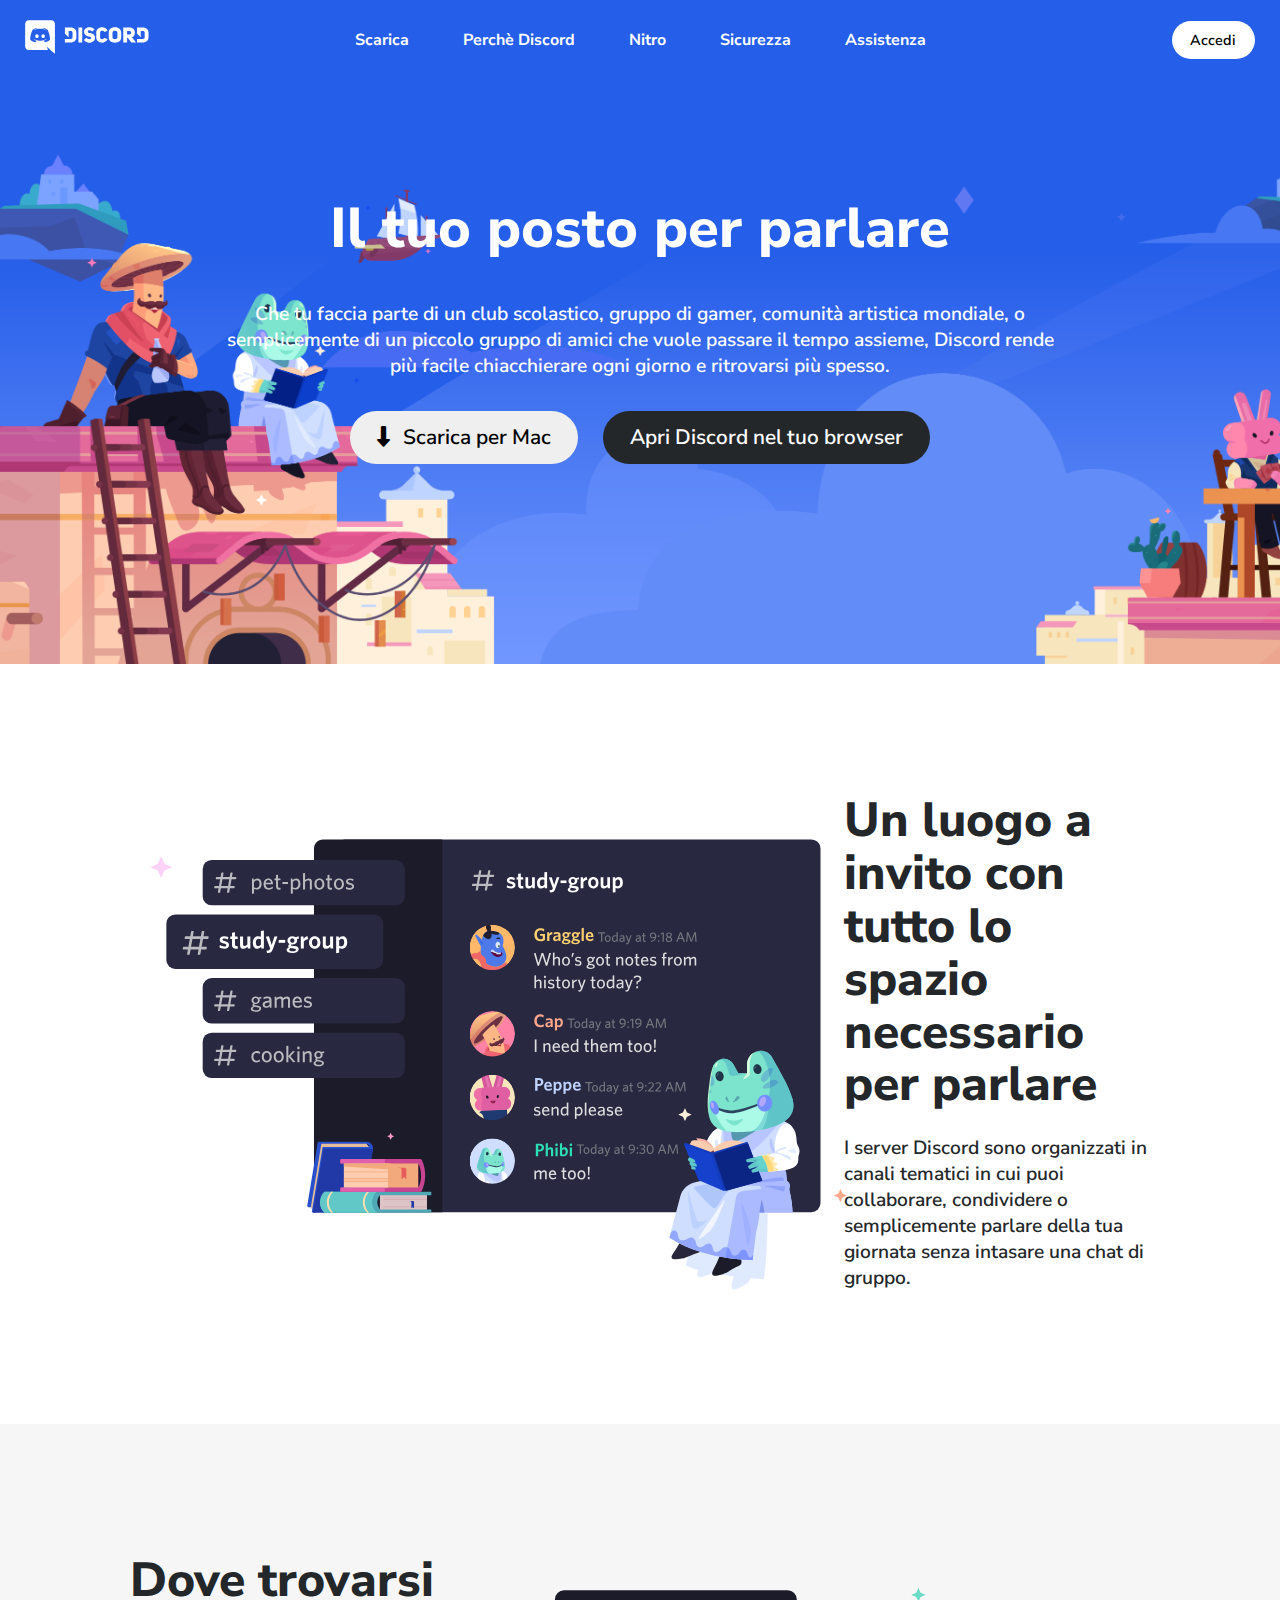
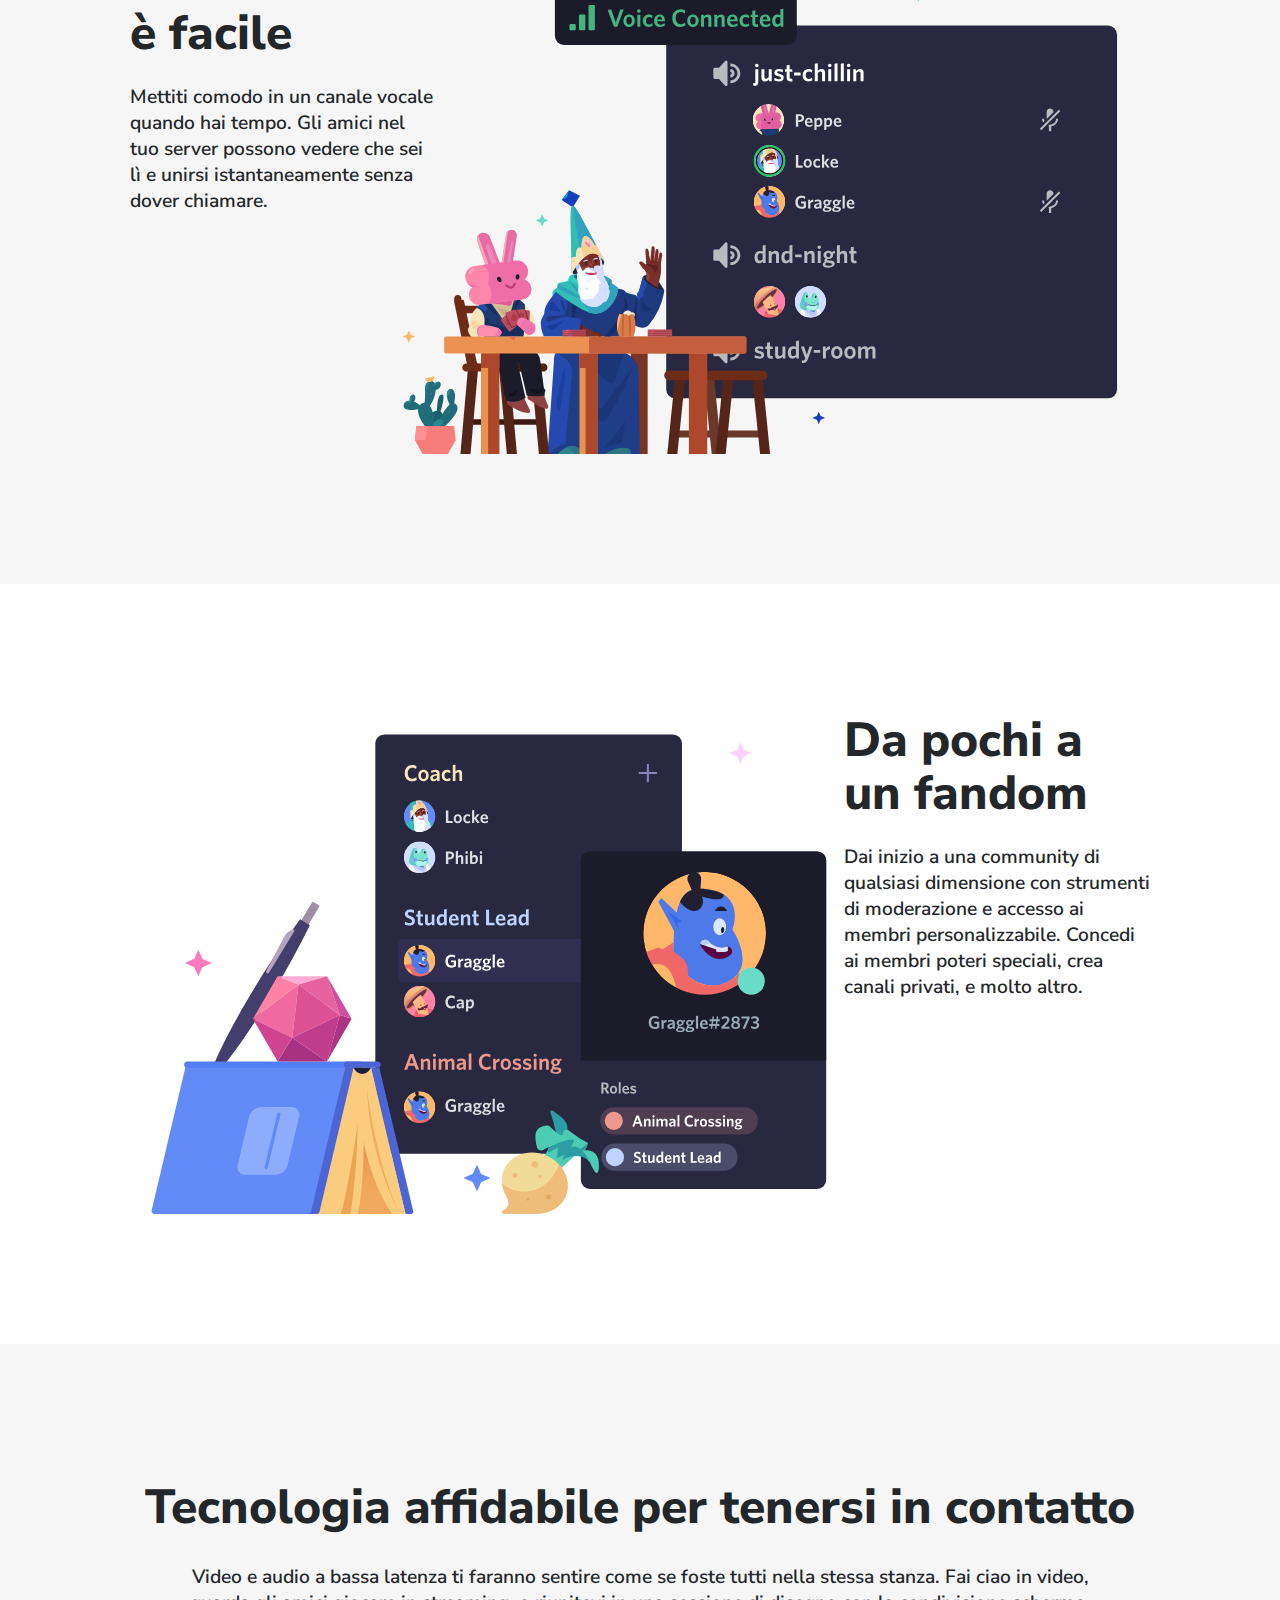
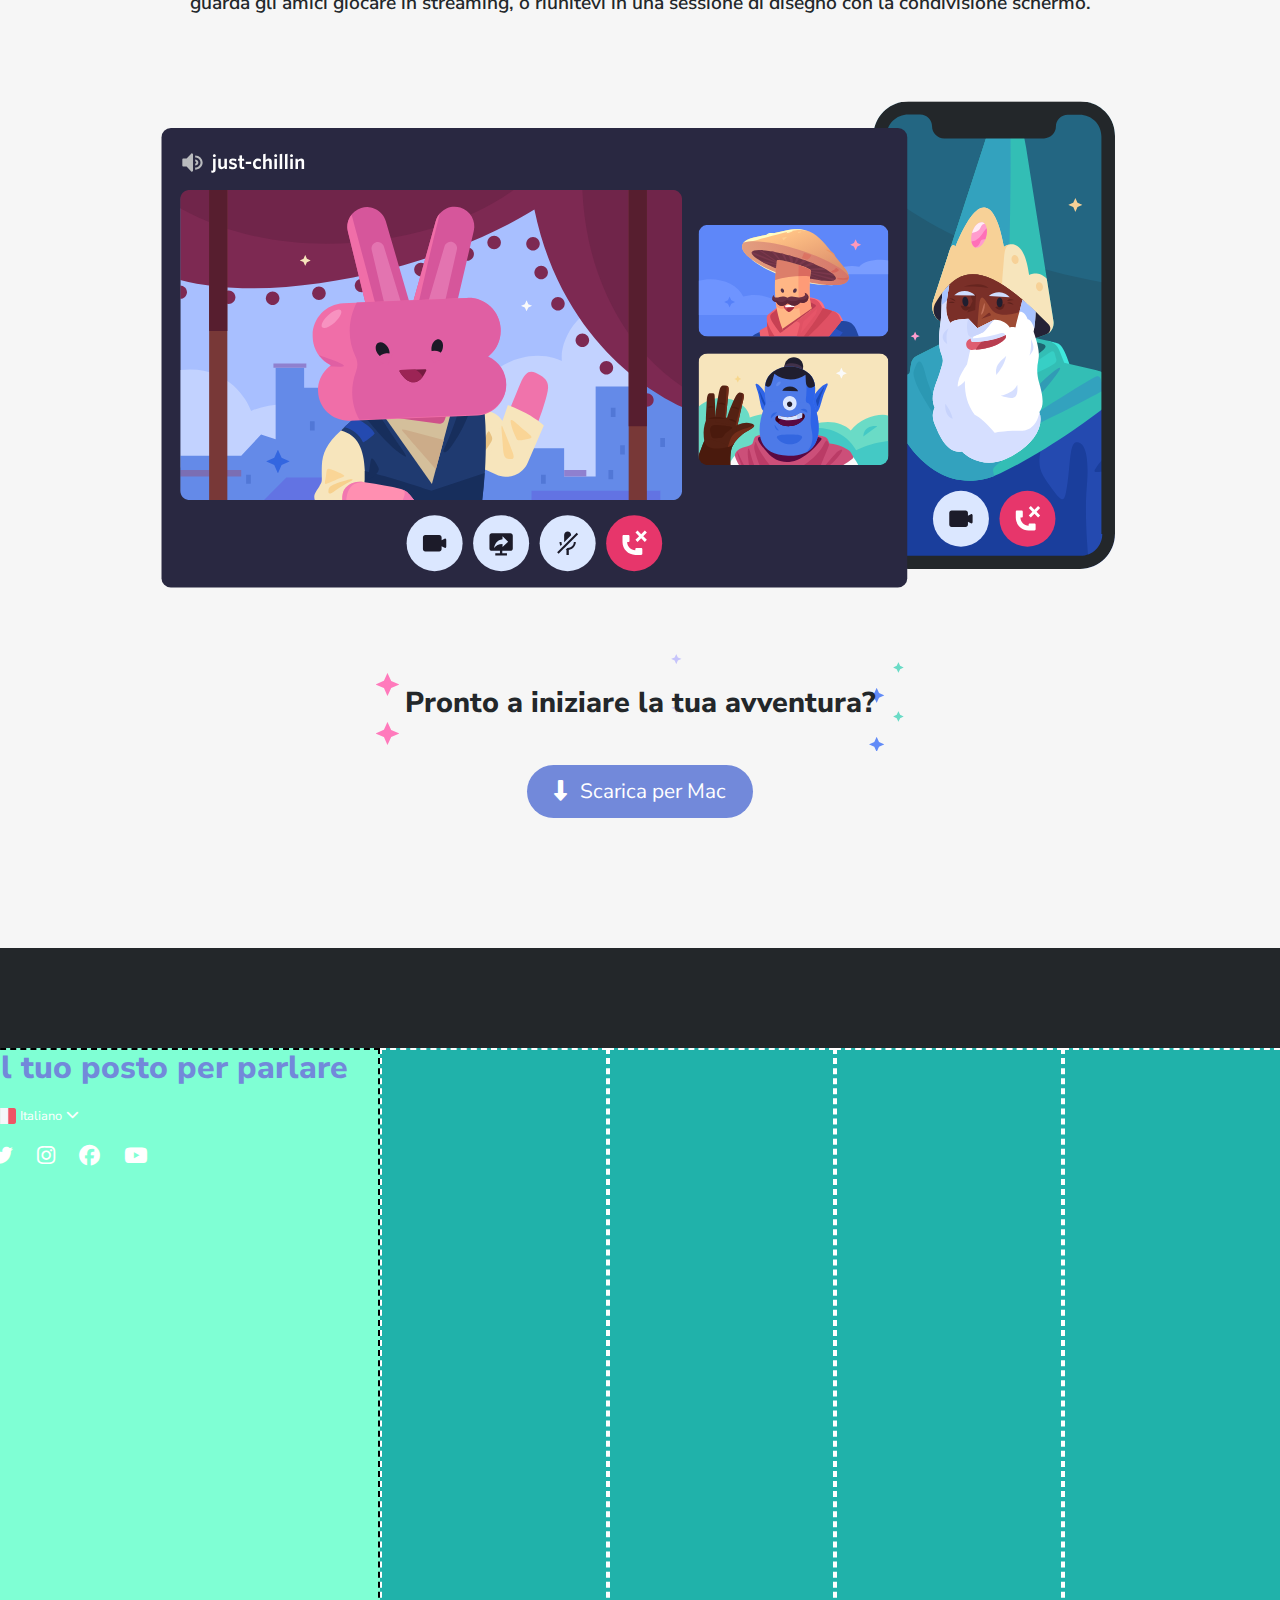
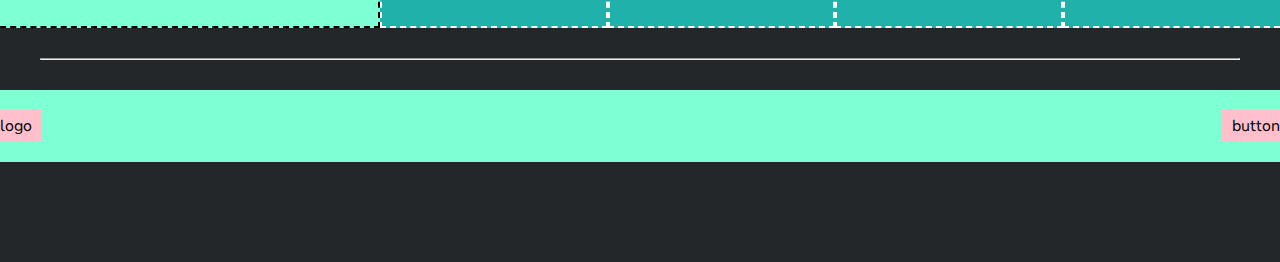
==== commit 3c6ba11c: "Aggiunta colonna dei link social al footer" ====
--- a/index.html
+++ b/index.html
@@ -114,7 +114,20 @@
     <footer>
 
         <div class="flexContainer">
-            <header></header>
+            <header>
+                <h3>Il tuo posto per parlare</h3>
+                <div id="languageContainer">
+                    <img src="img/ita.png" alt="ita">
+                    <span>Italiano</span>
+                    <i class="fa-solid fa-chevron-down"></i>
+                </div>
+                <div id="socialContainer">
+                    <i class="fa-brands fa-twitter"></i>
+                    <i class="fa-brands fa-instagram"></i>
+                    <i class="fa-brands fa-facebook"></i>
+                    <i class="fa-brands fa-youtube"></i>
+                </div>
+            </header>
             <div class="linkList"></div>
             <div class="linkList"></div>
             <div class="linkList"></div>
--- a/css/style.css
+++ b/css/style.css
@@ -260,14 +260,53 @@
 /*Footer*/
 body > footer{
     flex-direction: column;
-    padding: 15px;
-}
-
-body > footer .flexContainer:first-child header{
+    padding: 100px;
+}
+
+body > footer header{
     width: 30%;
     height: 580px;
-    background-color:lightcoral;
-}
+
+    color: white;
+}
+
+body > footer header h3{
+    font-size: 2rem;
+    font-weight: 800;
+    color:#7289da;
+    line-height: 2.3rem;
+}
+
+body > footer img{
+    width: 1.5rem;
+}
+
+body > footer header > div {
+    width: 50%;
+
+    display: flex;
+    justify-content: flex-start;
+    align-items: center;
+}
+
+body > footer header #languageContainer{
+    margin: 1.25rem 0;
+    font-size: 0.8rem;
+}
+
+body > footer header #languageContainer > *{
+    margin-right: 0.25rem;
+}
+
+body > footer header #socialContainer{
+    font-size: 1.3rem;
+}
+
+body > footer header #socialContainer > *{
+    margin-right: 1.5rem;
+}
+
+
 
 body > footer hr{
     margin: 30px 0;
@@ -325,6 +364,10 @@
 
 .debug > section:last-of-type > .flexContainer{
     background-color:forestgreen;
+}
+
+.debug footer .flexContainer:first-child header{
+    background-color:lightcoral;
 }
 
  .debug .flexContainer > div,
@@ -352,11 +395,10 @@
     background-color: pink;
 }
 
-.debug footer .flexContainer:first-child header{
-    background-color:lightcoral;
-}
+
 
 .debug footer .flexContainer:first-child .linkList{
     background-color:lightseagreen;
     border: 2px dashed white;
-}+}
+
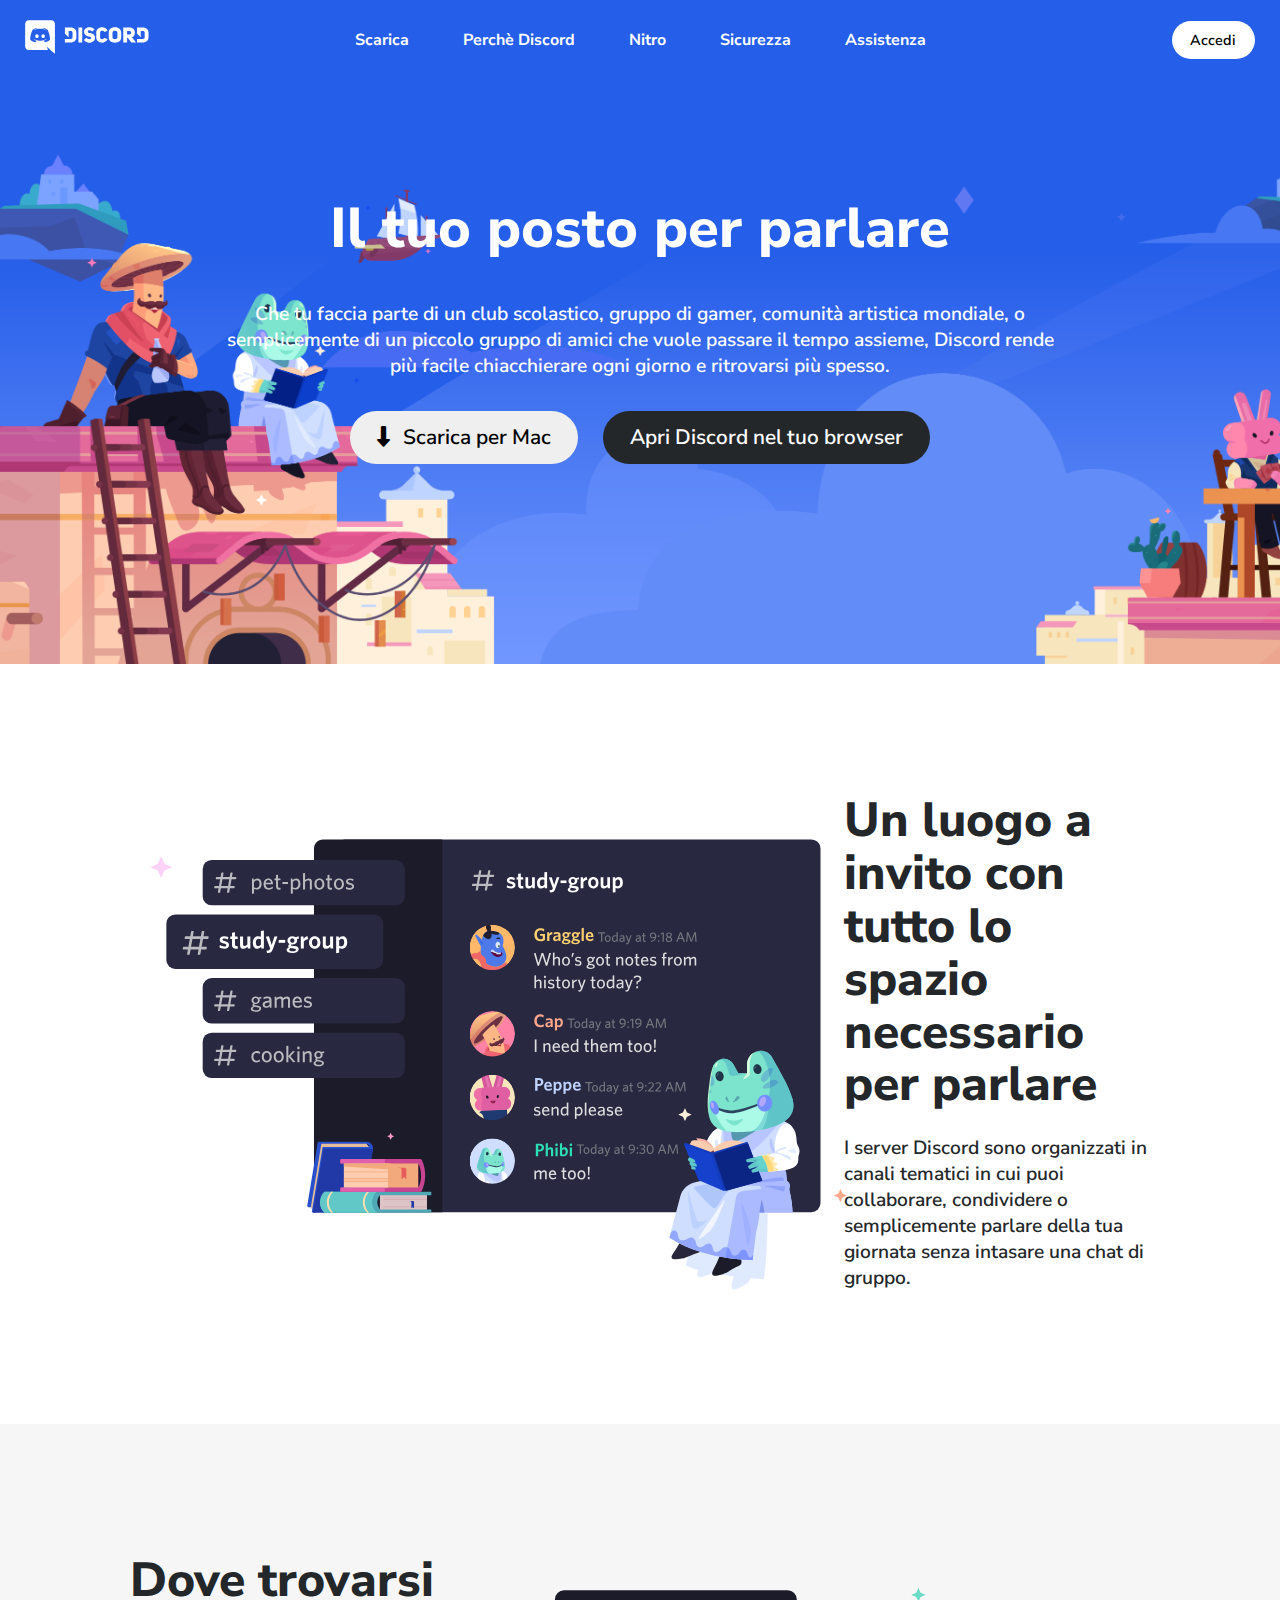
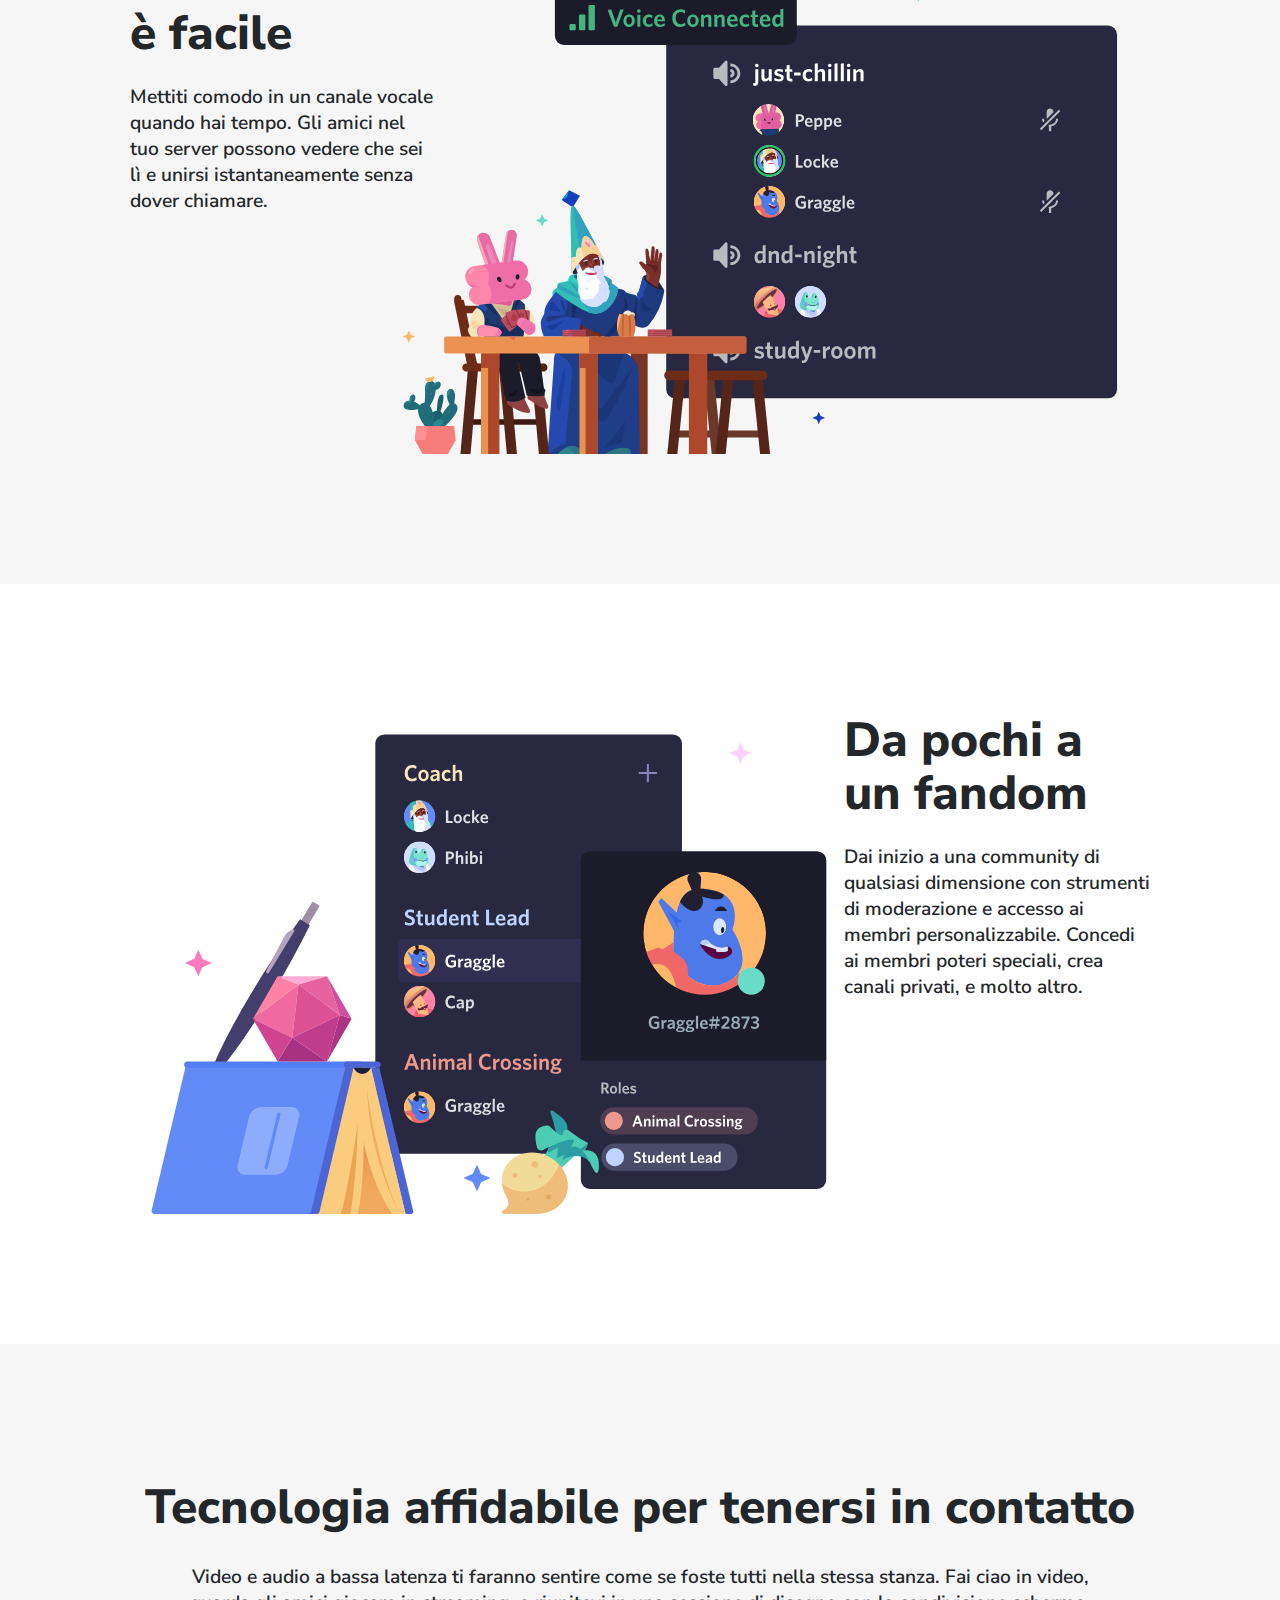
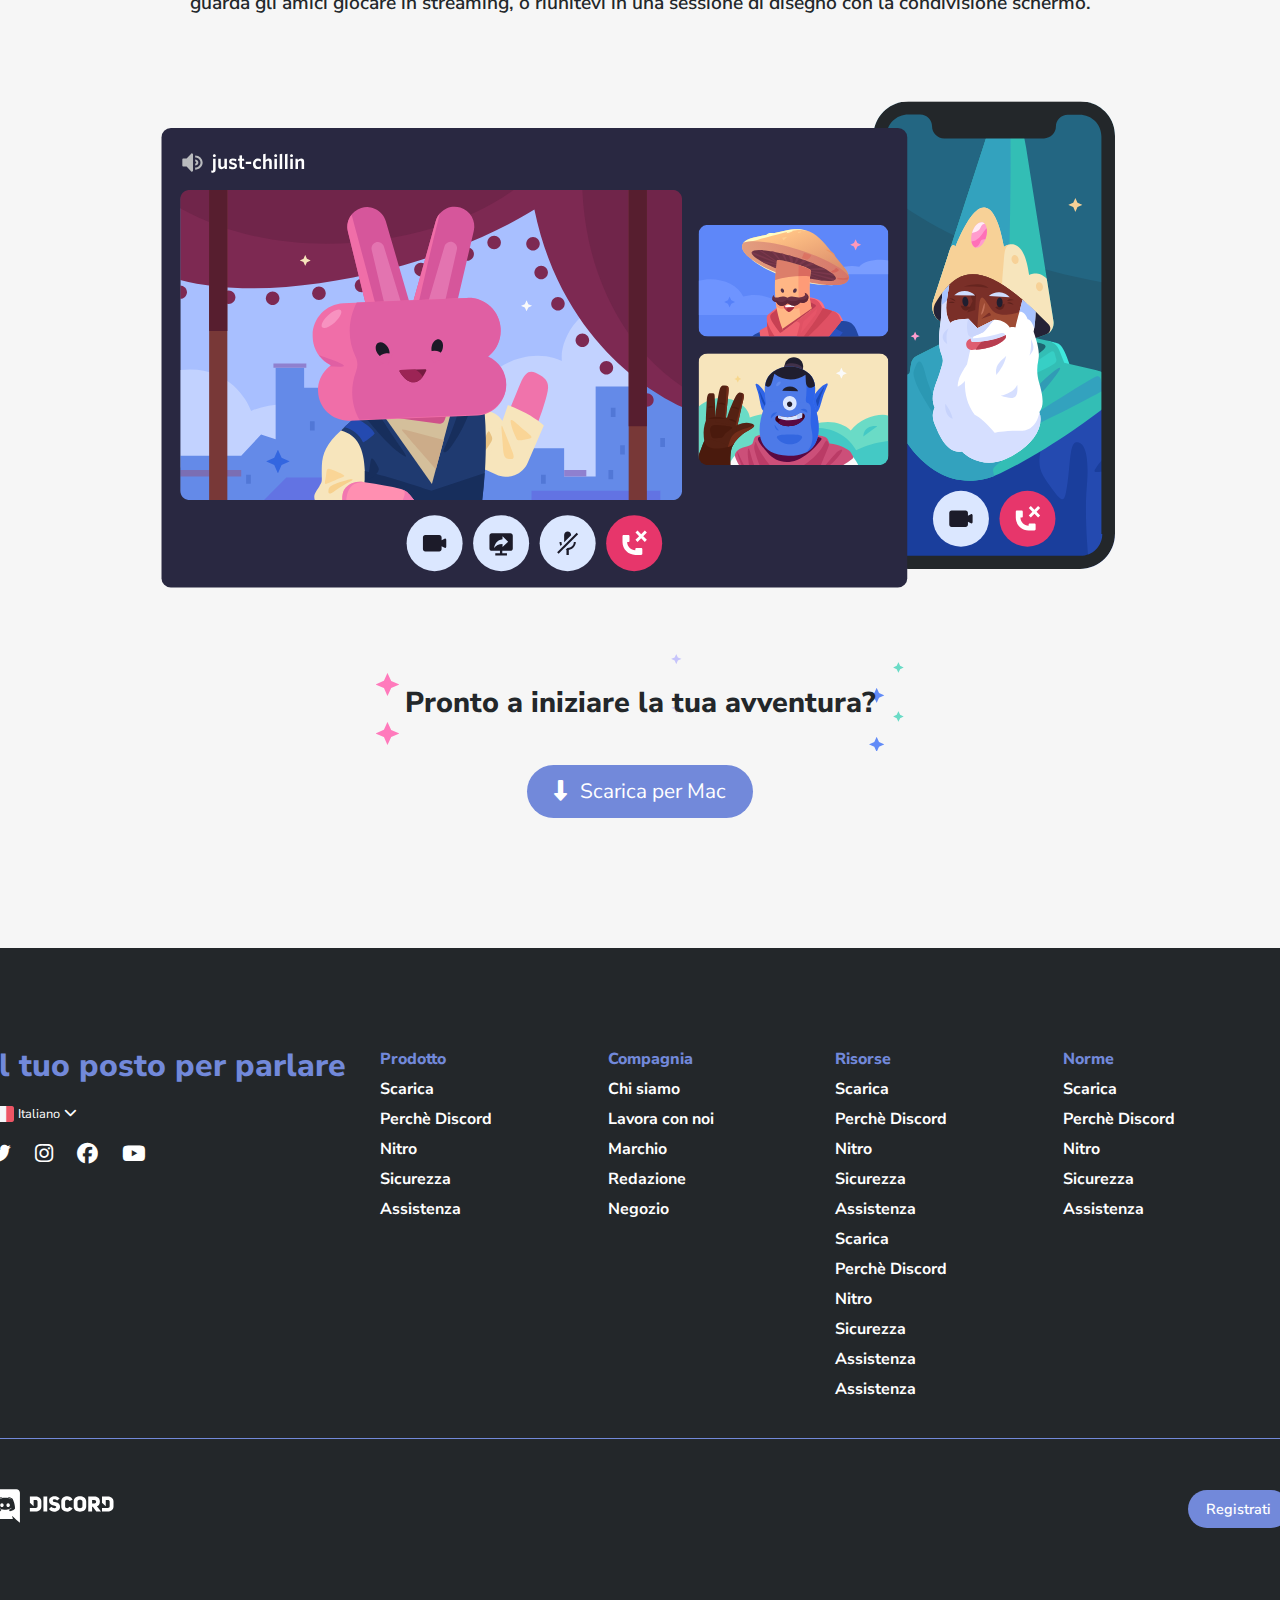
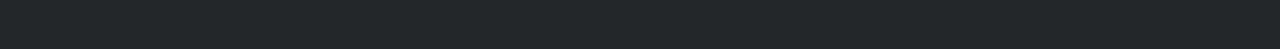
==== commit b0819130: "-aggiunti link nel footer -aggiunto logo nel footer -aggiunto pulsante nel footer" ====
--- a/index.html
+++ b/index.html
@@ -32,7 +32,7 @@
                 </ul>
             </nav>
             <div>
-                <button>Accedi</button>
+                <button class="smallButton">Accedi</button>
             </div>
         </div>
     </header>
@@ -128,17 +128,61 @@
                     <i class="fa-brands fa-youtube"></i>
                 </div>
             </header>
-            <div class="linkList"></div>
-            <div class="linkList"></div>
-            <div class="linkList"></div>
-            <div class="linkList"></div>
+            <div class="linkList">
+                <h4>Prodotto</h4>
+                <ul>
+                    <li><a href="#">Scarica</a></li>
+                    <li><a href="#">Perchè Discord</a></li>
+                    <li><a href="#">Nitro</a></li>
+                    <li><a href="#">Sicurezza</a></li>
+                    <li><a href="#">Assistenza</a></li>
+                </ul>
+            </div>
+            <div class="linkList">
+                <h4>Compagnia</h4>
+                <ul>
+                    <li><a href="#">Chi siamo</a></li>
+                    <li><a href="#">Lavora con noi</a></li>
+                    <li><a href="#">Marchio</a></li>
+                    <li><a href="#">Redazione</a></li>
+                    <li><a href="#">Negozio</a></li>
+                </ul>
+            </div>
+            <div class="linkList">
+                <h4>Risorse</h4>
+                <ul>
+                    <li><a href="#">Scarica</a></li>
+                    <li><a href="#">Perchè Discord</a></li>
+                    <li><a href="#">Nitro</a></li>
+                    <li><a href="#">Sicurezza</a></li>
+                    <li><a href="#">Assistenza</a></li>
+                    <li><a href="#">Scarica</a></li>
+                    <li><a href="#">Perchè Discord</a></li>
+                    <li><a href="#">Nitro</a></li>
+                    <li><a href="#">Sicurezza</a></li>
+                    <li><a href="#">Assistenza</a></li>
+                    <li><a href="#">Assistenza</a></li>
+                </ul>
+            </div>
+            <div class="linkList">
+                <h4>Norme</h4>
+                <ul>
+                    <li><a href="#">Scarica</a></li>
+                    <li><a href="#">Perchè Discord</a></li>
+                    <li><a href="#">Nitro</a></li>
+                    <li><a href="#">Sicurezza</a></li>
+                    <li><a href="#">Assistenza</a></li>
+                </ul>
+            </div>
         </div>
 
         <hr>
 
         <div class="flexContainer">
-            <div>logo</div>
-            <div>button</div>
+            <div>
+                <a href="#"><img src="img/logo.svg" alt="Discord Logo" class="logo"></a>
+            </div>
+            <button class="smallButton">Registrati</button>
         </div>
         
     </footer>
--- a/css/style.css
+++ b/css/style.css
@@ -108,7 +108,7 @@
     justify-content: flex-end;
 }
 
-body > header button{
+.smallButton{
     font-size: 0.9em;
     font-weight: 600;
     color: black;
@@ -261,11 +261,12 @@
 body > footer{
     flex-direction: column;
     padding: 100px;
+
+    background-color :#23272a;
 }
 
 body > footer header{
     width: 30%;
-    height: 580px;
 
     color: white;
 }
@@ -277,7 +278,7 @@
     line-height: 2.3rem;
 }
 
-body > footer img{
+body > footer .flexContainer:first-child img{
     width: 1.5rem;
 }
 
@@ -306,25 +307,50 @@
     margin-right: 1.5rem;
 }
 
-
+body > footer .flexContainer:first-child {
+    align-items: flex-start;
+}
+
+body > footer .flexContainer:first-child .linkList{
+    width: calc(70% / 4);
+}
+
+body > footer .flexContainer:first-child .linkList h4{
+    color: #7289da;
+    font-weight: 800;
+}
+
+body > footer .flexContainer:first-child .linkList ul{
+    list-style: none;
+}
+
+body > footer .flexContainer:first-child .linkList ul li{
+    margin: 0.5rem 0;
+}
+
+body > footer .flexContainer:first-child .linkList ul li a{
+    color: white;
+    text-decoration: none;
+    font-weight: 700;
+}
 
 body > footer hr{
     margin: 30px 0;
-    width: 1200px;
+    width: 1300px;
+    border-color:#7289da;
+    border-top: none;
 }
 
 body > footer .flexContainer:last-child{
     padding: 20px 0;
 }
-
-body > footer .flexContainer:last-child div {
-    padding: 5px 10px;
-}
-
-body > footer .flexContainer:first-child .linkList{
-    width: calc(70% / 4);
-    height: 580px;
-}
+ 
+footer .smallButton{
+    background-color: #7289da;
+    color: white;
+}
+
+
 
 
 
@@ -370,35 +396,31 @@
     background-color:lightcoral;
 }
 
+.debug footer{
+    background-color :#23272a;
+}
+
+.debug footer .flexContainer{
+    background-color: aquamarine;
+}
+
+
+.debug footer .flexContainer:first-child .linkList{
+    background-color:lightseagreen;
+    border: 2px dashed white;
+}
+
+.debug footer .flexContainer:last-child div {
+    background-color: pink;
+}
+
  .debug .flexContainer > div,
 .debug .flexContainer > nav,
 .debug #jumbotron,
-.debug > section:last-of-type > .flexContainer,*/
+.debug > section:last-of-type > .flexContainer,
 .debug footer .flexContainer:first-child header
 {
     border: 2px dashed black;
 }
 
-
-
-
-
-.debug footer{
-    background-color :#23272a;
-}
-
-.debug footer .flexContainer{
-    background-color: aquamarine;
-}
-
-.debug footer .flexContainer:last-child div {
-    background-color: pink;
-}
-
-
-
-.debug footer .flexContainer:first-child .linkList{
-    background-color:lightseagreen;
-    border: 2px dashed white;
-}
-
+*/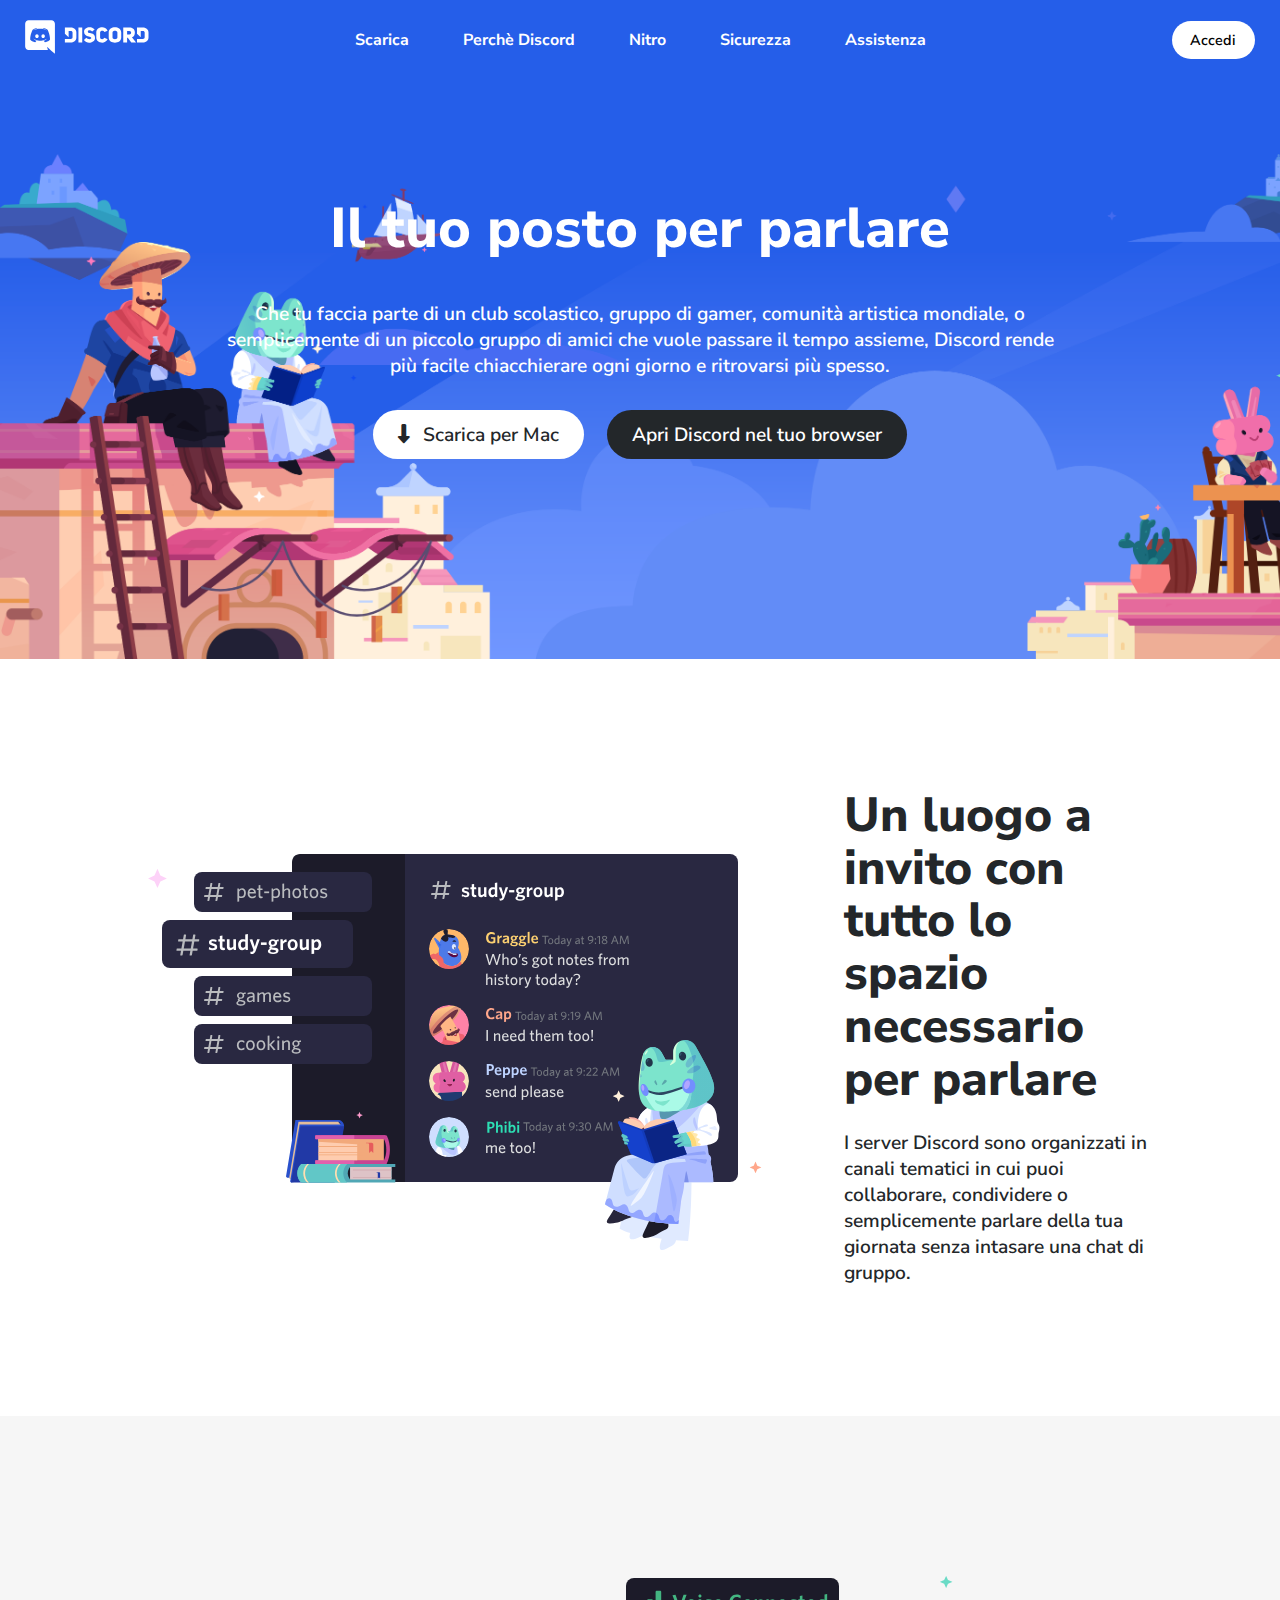
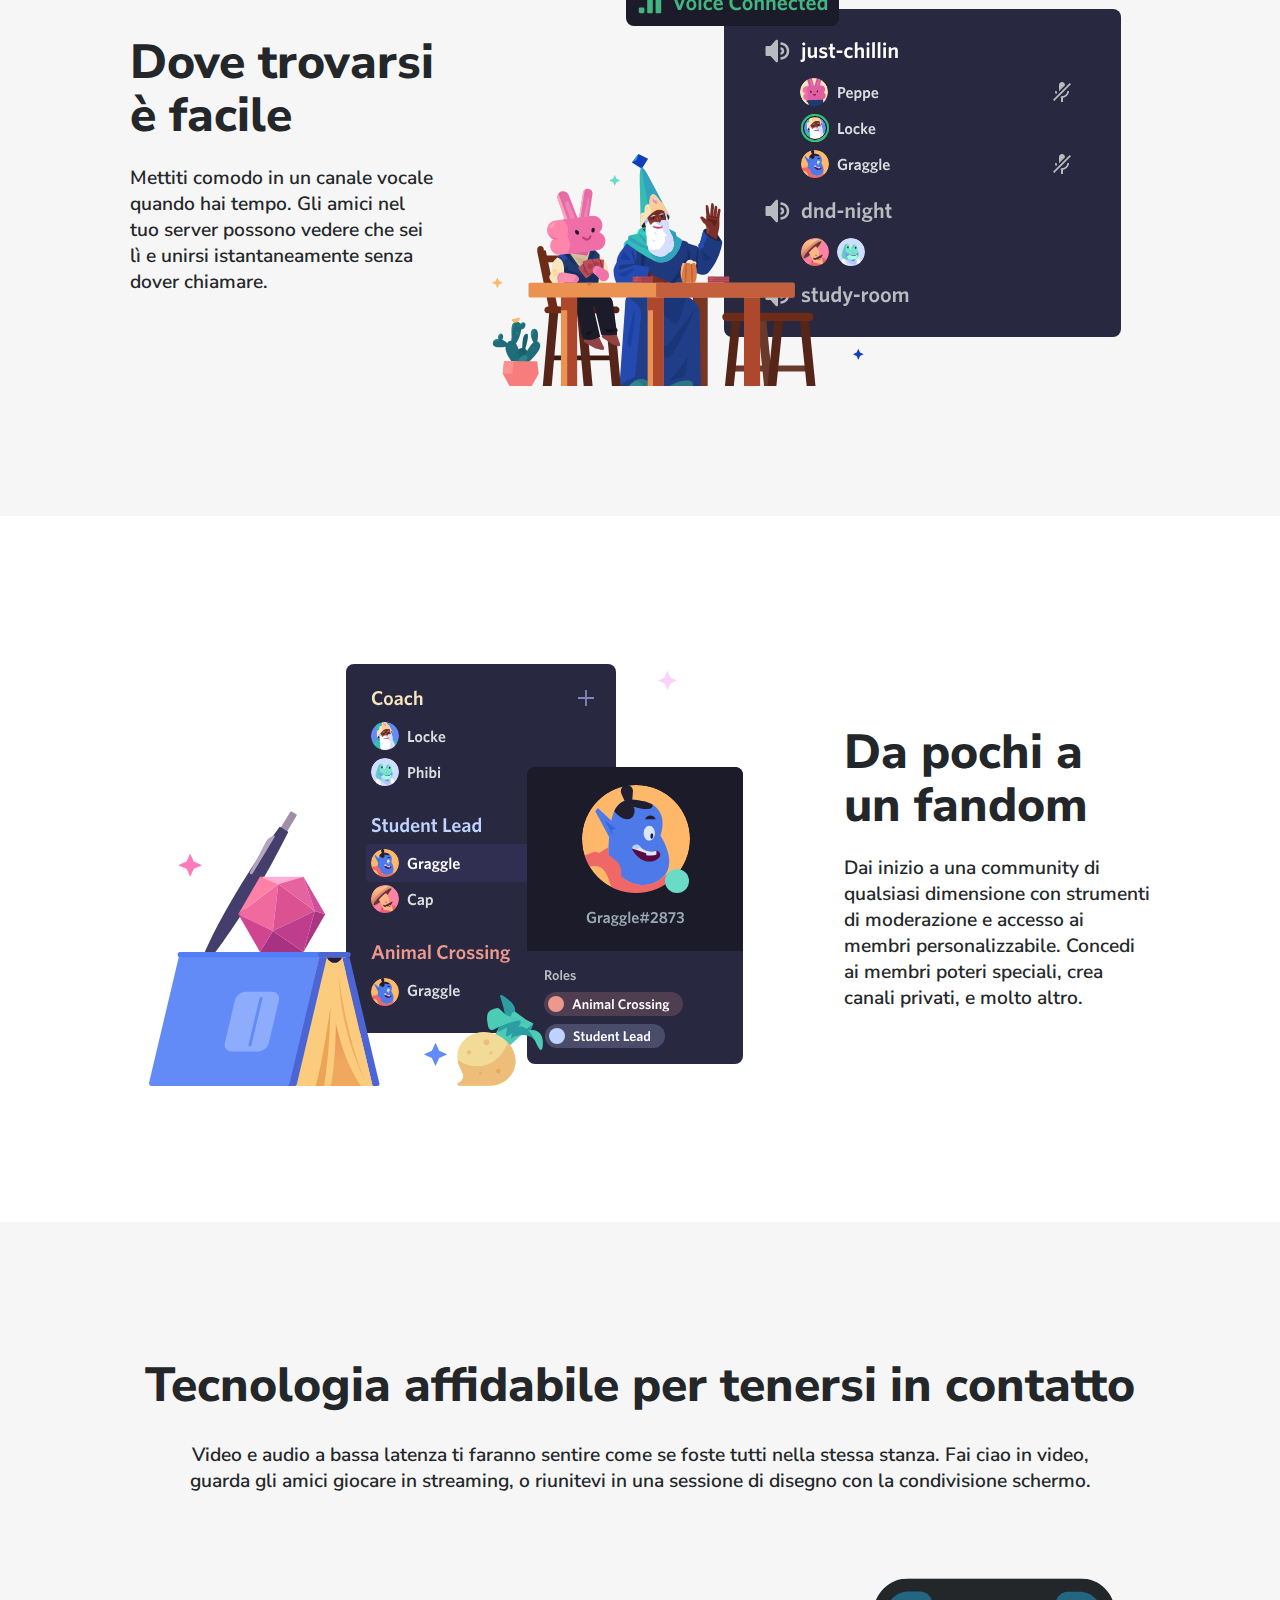
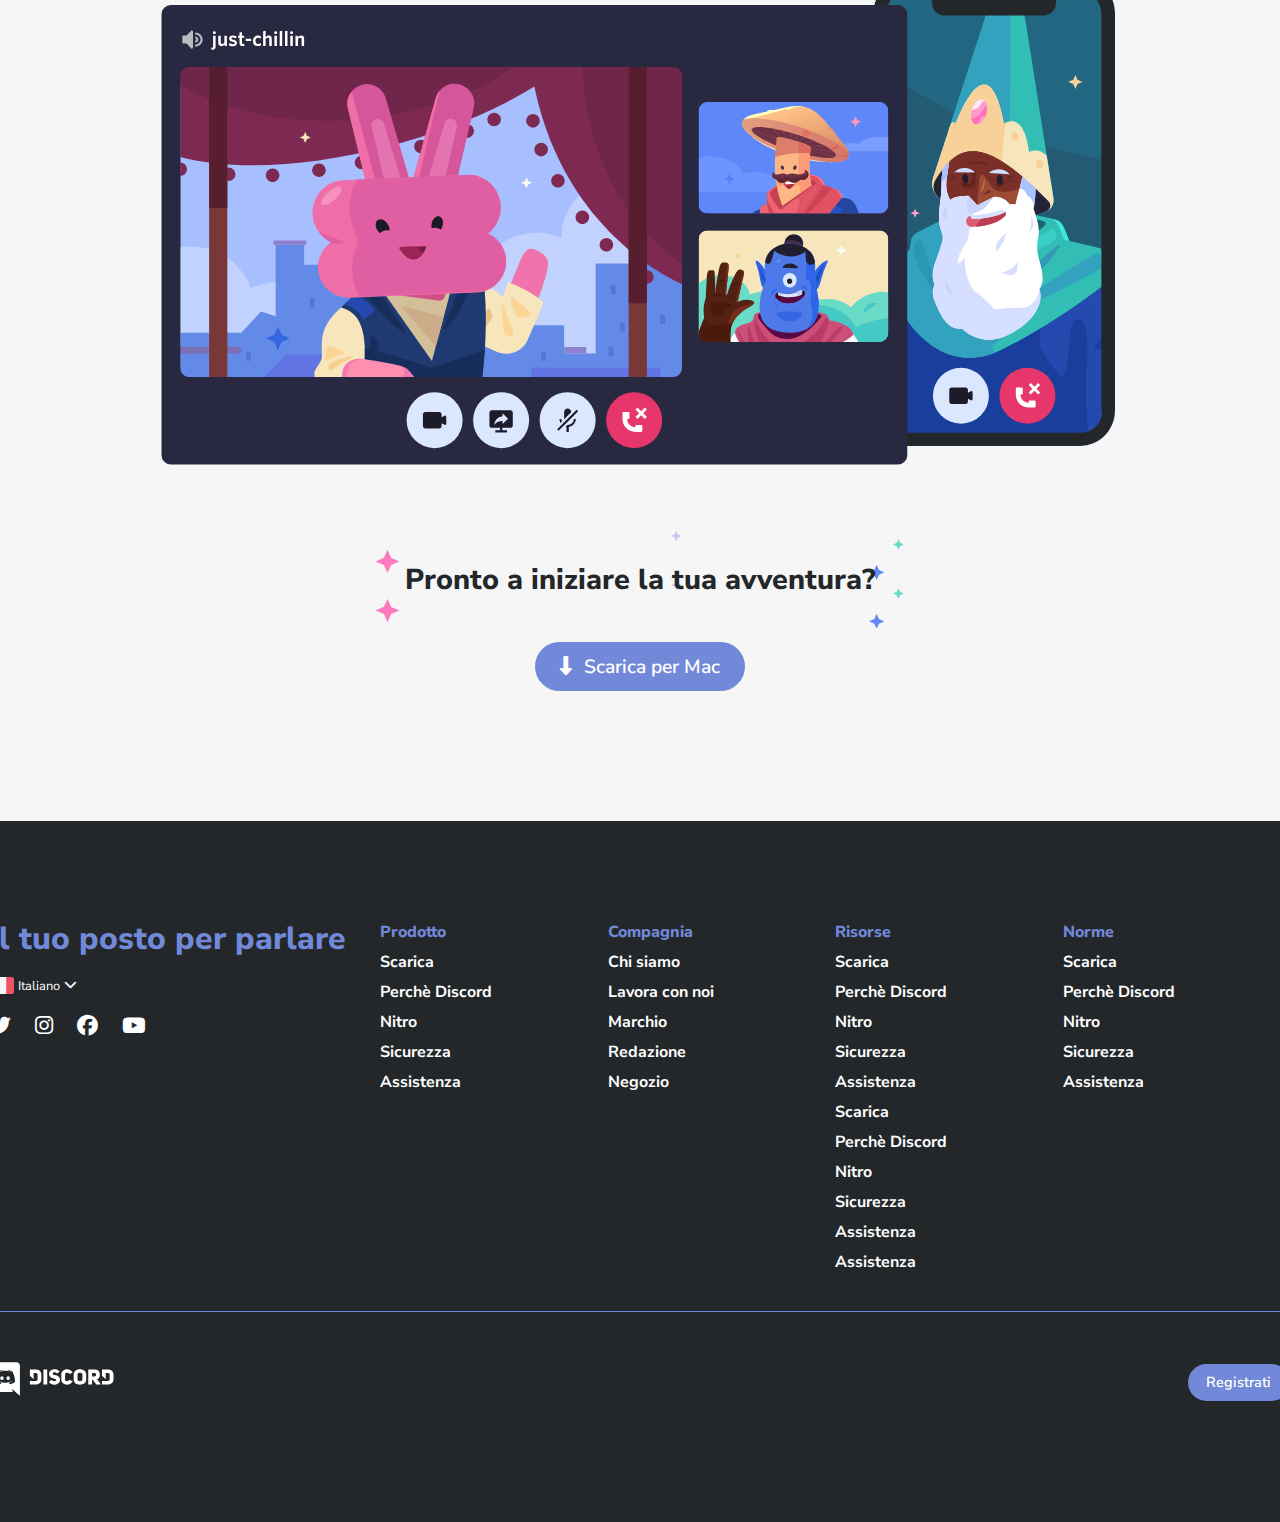
==== commit 92f91c5f: "-Aggiunte classi per i pulsanti -Raggruppate proprietà comuni a più elementi (p, h2, i)" ====
--- a/index.html
+++ b/index.html
@@ -15,11 +15,11 @@
 
     <link rel="stylesheet" href="css/style.css">
 </head>
-<body class="debug">
+<body>
     
     <header>
         <div class="flexContainer">
-            <div>
+            <div id="logoContainer">
                 <a href="#"><img src="img/logo.svg" alt="Discord Logo" class="logo"></a>
             </div>
             <nav>
@@ -47,8 +47,8 @@
                 chiacchierare ogni giorno e ritrovarsi più spesso.
             </p>
             <br>
-            <button><i class="fa-solid fa-down-long"></i> Scarica per Mac</button>
-            <button>Apri Discord nel tuo browser</button>
+            <button class="bigButton"><i class="fa-solid fa-down-long"></i> Scarica per Mac</button>
+            <button class="bigButton">Apri Discord nel tuo browser</button>
         </div>
     </section>
 
@@ -107,7 +107,7 @@
             </p>
             <img src="img/item4-big.svg" alt="Immagine 4">
             <h3>Pronto a iniziare la tua avventura?</h3>
-            <button><i class="fa-solid fa-down-long"></i> Scarica per Mac</button>
+            <button class="bigButton"><i class="fa-solid fa-down-long"></i> Scarica per Mac</button>
         </div>
     </section>
    
@@ -179,7 +179,7 @@
         <hr>
 
         <div class="flexContainer">
-            <div>
+            <div id="logoContainer">
                 <a href="#"><img src="img/logo.svg" alt="Discord Logo" class="logo"></a>
             </div>
             <button class="smallButton">Registrati</button>
--- a/css/style.css
+++ b/css/style.css
@@ -5,6 +5,7 @@
     box-sizing: border-box;
 
     font-family: 'Nunito Sans', sans-serif;
+    cursor: default;
 }
 
 /*Palette
@@ -37,8 +38,7 @@
 
 .flexContainer {
     width: 1300px;
-    /* max-width: 1300px; */
-    
+
     display: flex;
     justify-content: space-between;
     align-items: center;
@@ -46,6 +46,7 @@
 
 .logo{
     max-height: 50px;
+    cursor: pointer;
 }
 
 button{
@@ -53,6 +54,17 @@
     border-radius: 180px;
     border: none;
     font-size: 1.3rem;
+    cursor: pointer;
+}
+
+.smallButton{
+    font-size: 0.9em;
+    font-weight: 600;
+} 
+
+.bigButton{
+    font-size: 1.2rem;
+    font-weight: 600;
 }
 
 .clearfix::after {
@@ -67,6 +79,11 @@
     margin-bottom: 0.5em;
 }
 
+p{
+    font-size: 1.2rem;
+    font-weight: 600;
+}
+
 button i {
     margin-right: 0.4em;
 }
@@ -95,12 +112,11 @@
 
 body > header > .flexContainer > div {
     width: 15%;
-    height: 100%;
     flex-shrink: 1;
     padding: 10px;
 }
 
-body > header > .flexContainer > div:nth-of-type(1){
+body > header > .flexContainer > #logoContainer{
     justify-content: flex-start;
 }
 
@@ -108,23 +124,19 @@
     justify-content: flex-end;
 }
 
-.smallButton{
-    font-size: 0.9em;
-    font-weight: 600;
+body > header button{
     color: black;
-
     background-color: white;
-} 
-
-body > header > .flexContainer > nav {
+}
+
+body > header nav {
     width: 50%;
-    height: 100%;
 
     flex-shrink: 2;
     justify-content: center;
 }
 
-body > header > .flexContainer > nav ul {
+body > header nav ul {
     width: 100%;
     list-style: none;
 
@@ -137,15 +149,13 @@
     background-image: url("../img/jumbo.png");
     background-size: cover;
 
-    padding: 110px;
-    padding-bottom: 190px;
+    padding: 110px 0 190px 0;
 }
 
 body > #jumbotronSection > #jumbotron{
-    width: 850px;
-    min-height: 100px;
+    max-width: 850px;
+
     text-align: center;
-
     color: white;
 }
 
@@ -156,19 +166,16 @@
     margin-bottom: 0.6em;
 }
 
-body > #jumbotronSection p {
-    font-size: 1.2em;
-    font-weight: 600;
-}
-
 body > #jumbotronSection button {
-    /* font-size: 1.2em; */
-    font-weight: 600;
-
     margin: 0.5em;
 }
 
-body > #jumbotronSection button:last-child {
+body > #jumbotronSection .bigButton:first-of-type {
+    color: #23272a;
+    background-color: white;
+}
+
+body > #jumbotronSection .bigButton:last-of-type {
     color: white;
     background-color: #23272a;
 }
@@ -182,56 +189,34 @@
     background-color: #f6f6f6;
 }
 
-body > section .flexContainer > div {
-    height: 500px;
-}
-
 body > section > .flexContainer > .imageContainer{
     width: 70%;
 }
 
+body > section > .flexContainer > .textContainer{
+    width: 30%;
+}
+
 body > section:nth-last-of-type(3) > .flexContainer > .imageContainer img{
     float: right;
 }
 
-body > section > .flexContainer > .imageContainer img{
-    height: 100%;
-}
-
-body > section > .flexContainer > .textContainer{
-    width: 30%;
-}
-
 body > section > .flexContainer > .textContainer h2{
     font-size: 3em;
     font-weight: 800;
+    line-height: 1.1em;  /*line height standard = 1.2em*/
+
     margin-bottom: 0.5em;
-    line-height: 1.1em;  /*line height standard = 1.2em*/
-
-    
-}
-
-body > section > .flexContainer > .textContainer p{
-    font-size: 1.2em;
-    font-weight: 600;
-    
 }
 
 body > section:last-of-type > .flexContainer{
     flex-direction: column;
-    justify-content: flex-start;
 
     text-align: center;
-}
-
-body > section:last-of-type > .flexContainer h2{ 
-    font-size: 3em;
 }
 
 body > section:last-of-type > .flexContainer p{ 
     max-width: 90%;
-    font-size: 1.2em;
-    font-weight: 600;
 
     margin-bottom: 1em;
 }
@@ -241,20 +226,19 @@
 }
 
 body > section:last-of-type > .flexContainer h3{ 
-    /* background-color: red; */
     font-size: 1.8em;
     font-weight: 800;
+
     padding: 1em;
     margin-bottom: 0.5em;
+
     background-image: url("../img/stars.svg");
     background-size: contain;
 }
 
 body > section:last-of-type button{
+    color: white;
     background-color: #7289da;
-    color: white;
-
-    font-size: 1.3rem;
 }
 
 /*Footer*/
@@ -265,9 +249,12 @@
     background-color :#23272a;
 }
 
+body > footer .flexContainer:first-child {
+    align-items: flex-start;
+}
+
 body > footer header{
     width: 30%;
-
     color: white;
 }
 
@@ -275,7 +262,7 @@
     font-size: 2rem;
     font-weight: 800;
     color:#7289da;
-    line-height: 2.3rem;
+    line-height: 1.1em;
 }
 
 body > footer .flexContainer:first-child img{
@@ -293,6 +280,7 @@
 body > footer header #languageContainer{
     margin: 1.25rem 0;
     font-size: 0.8rem;
+    cursor: pointer;
 }
 
 body > footer header #languageContainer > *{
@@ -305,38 +293,37 @@
 
 body > footer header #socialContainer > *{
     margin-right: 1.5rem;
-}
-
-body > footer .flexContainer:first-child {
-    align-items: flex-start;
-}
-
-body > footer .flexContainer:first-child .linkList{
+    cursor: pointer;
+}
+
+body > footer .linkList{
     width: calc(70% / 4);
 }
 
-body > footer .flexContainer:first-child .linkList h4{
+body > footer .linkList h4{
     color: #7289da;
     font-weight: 800;
 }
 
-body > footer .flexContainer:first-child .linkList ul{
+body > footer .linkList ul{
     list-style: none;
 }
 
-body > footer .flexContainer:first-child .linkList ul li{
+body > footer .linkList ul li{
     margin: 0.5rem 0;
 }
 
-body > footer .flexContainer:first-child .linkList ul li a{
+body > footer .linkList ul li a{
     color: white;
     text-decoration: none;
     font-weight: 700;
+    cursor: pointer;
 }
 
 body > footer hr{
     margin: 30px 0;
     width: 1300px;
+
     border-color:#7289da;
     border-top: none;
 }
@@ -350,21 +337,8 @@
     color: white;
 }
 
-
-
-
-
-
-
-
-
-
-
-
-
-
 /*DEBUG*/
-/* .debug header{
+.debug header{
     background-color: lightblue;
 } 
 
@@ -404,7 +378,6 @@
     background-color: aquamarine;
 }
 
-
 .debug footer .flexContainer:first-child .linkList{
     background-color:lightseagreen;
     border: 2px dashed white;
@@ -414,13 +387,11 @@
     background-color: pink;
 }
 
- .debug .flexContainer > div,
+.debug .flexContainer > div,
 .debug .flexContainer > nav,
 .debug #jumbotron,
 .debug > section:last-of-type > .flexContainer,
 .debug footer .flexContainer:first-child header
 {
     border: 2px dashed black;
-}
-
-*/+}